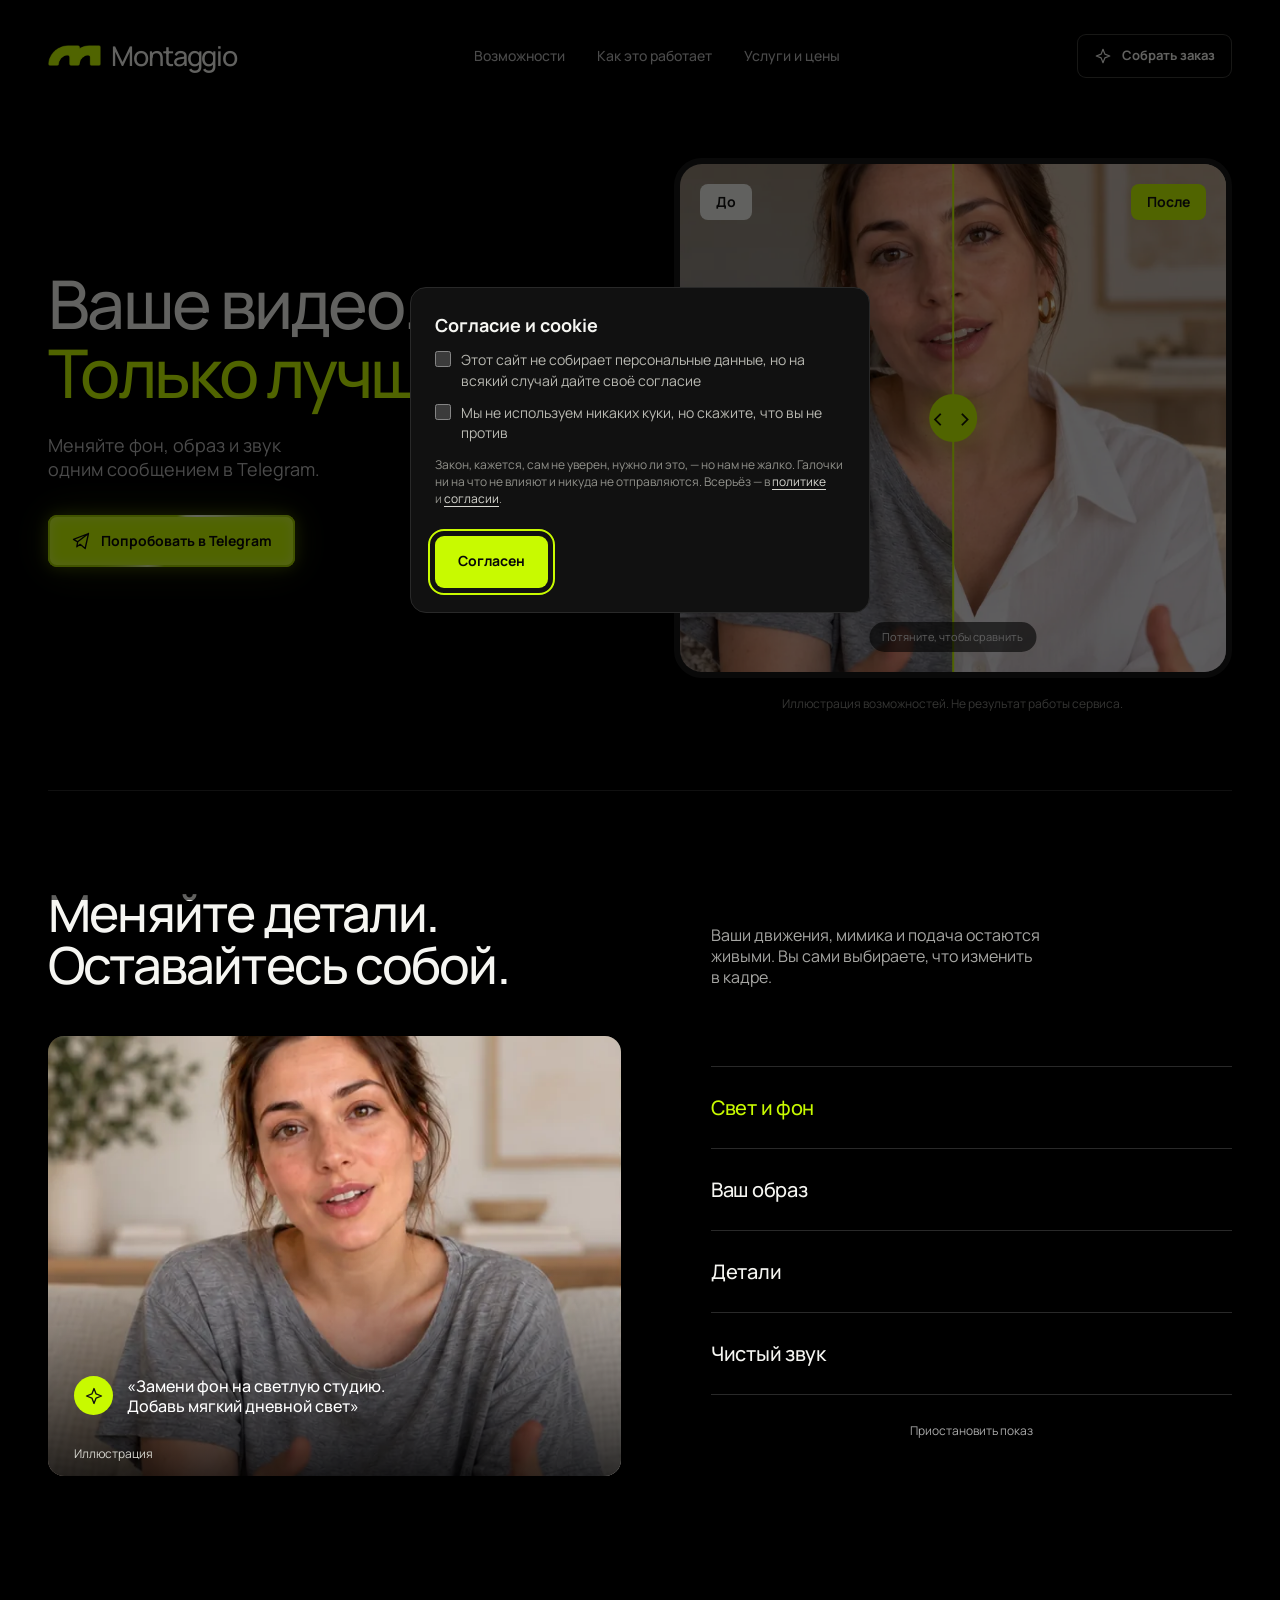
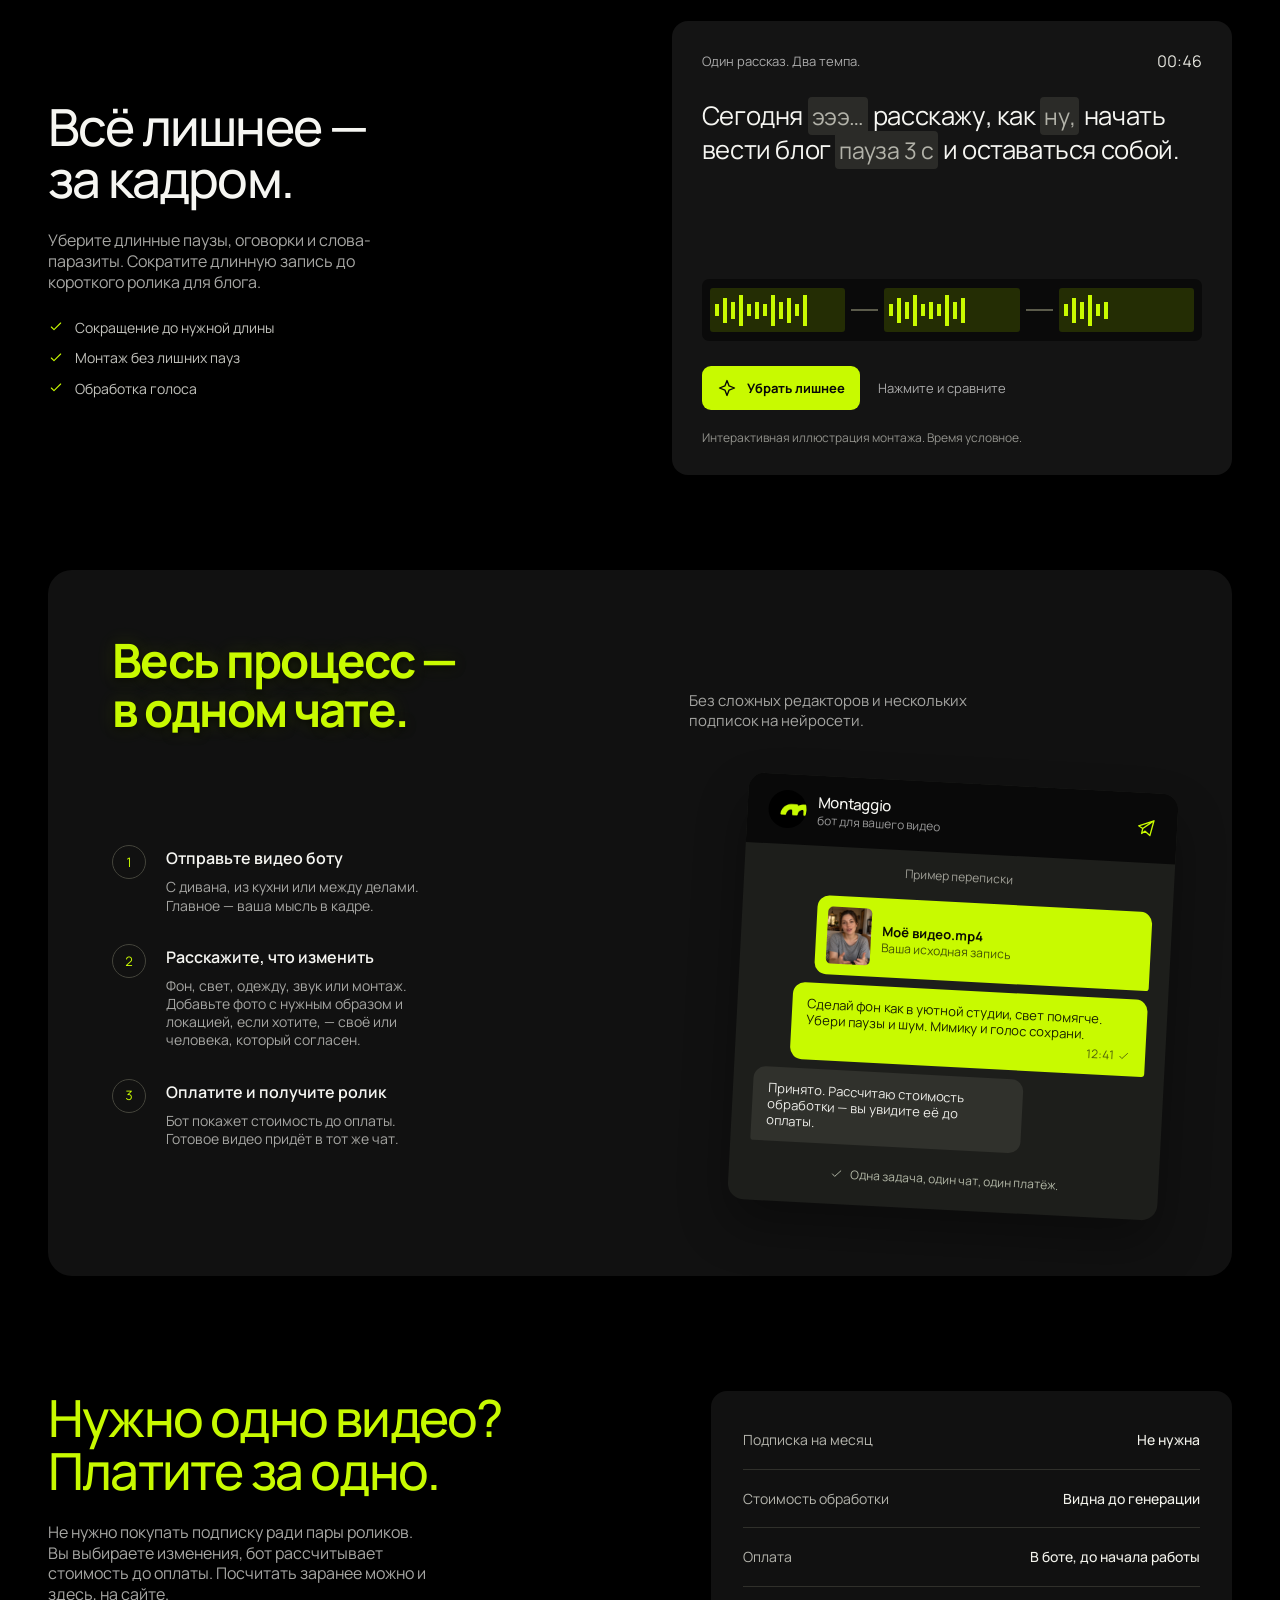
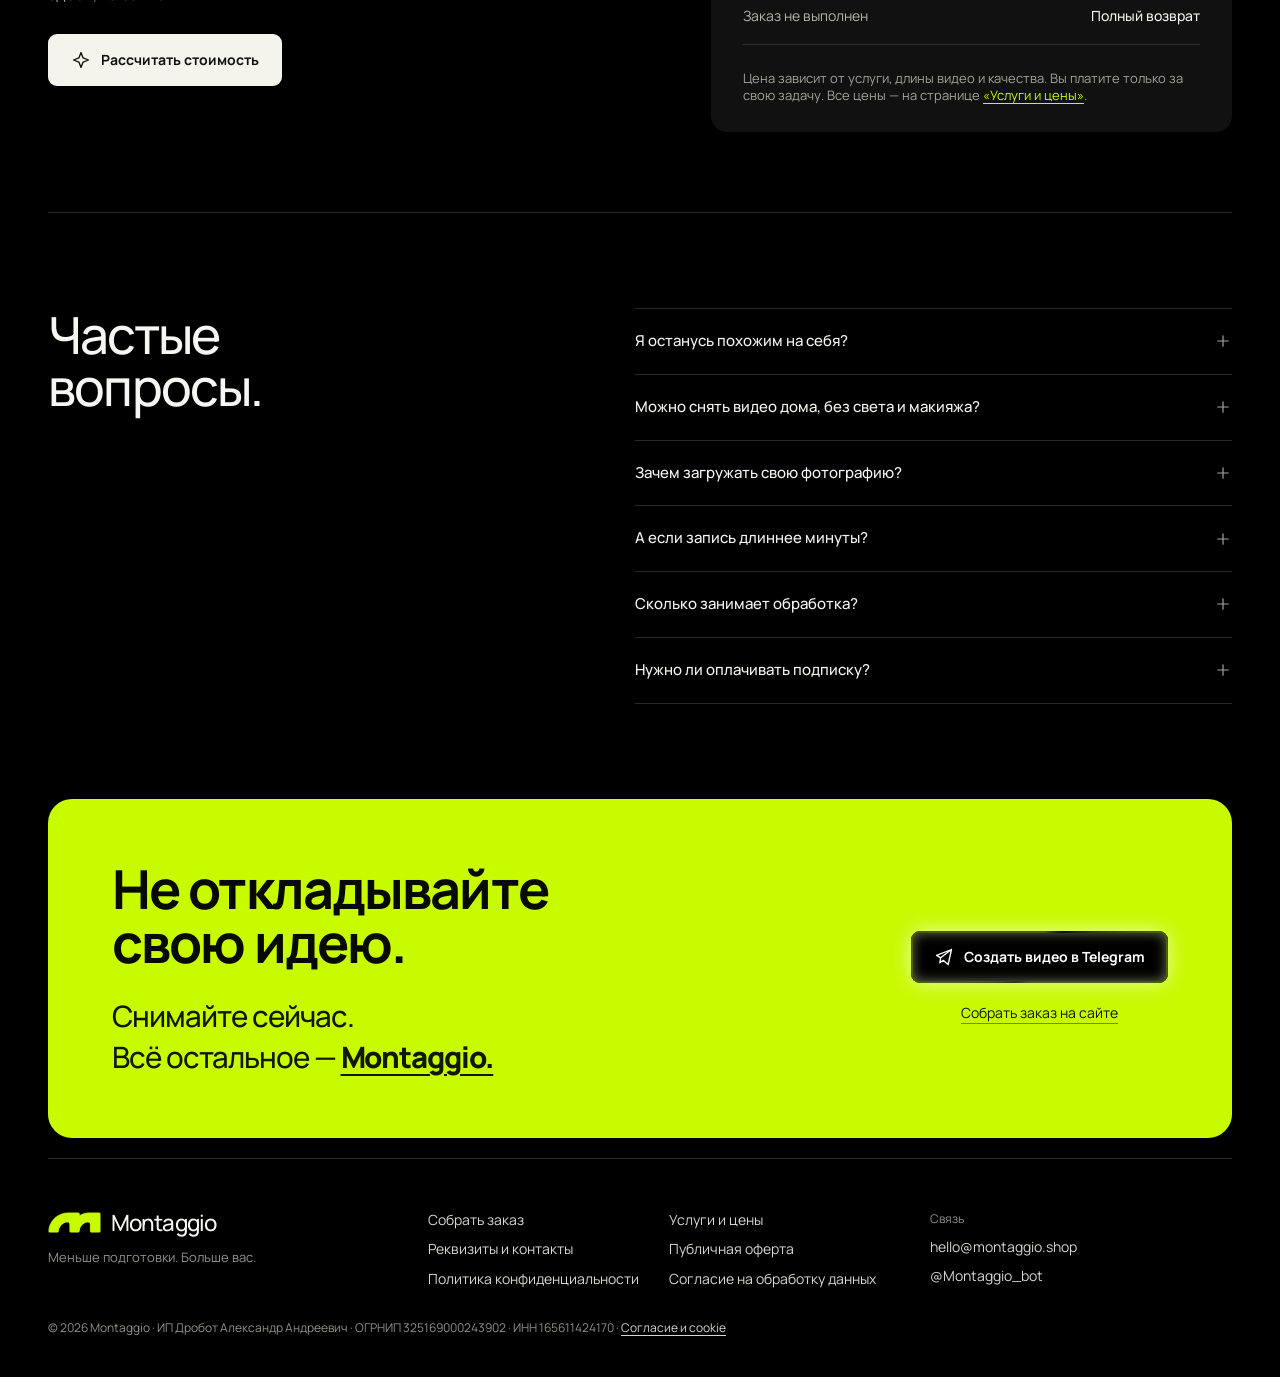
==== index.html @ 70efd0c8 "Сайт: сборка из site/web 454534b + незакоммиченные правки" ====
<!doctype html>
<html lang="ru">
<head>
<meta charset="UTF-8"><meta name="viewport" content="width=device-width, initial-scale=1, viewport-fit=cover">
<meta http-equiv="Content-Security-Policy" content="default-src 'self'; script-src 'self'; style-src 'self' 'unsafe-inline'; img-src 'self'; font-src 'self'; connect-src 'self'; object-src 'none'; base-uri 'none'; form-action 'none'"><meta name="referrer" content="no-referrer">
<meta name="theme-color" content="#000000"><title>Montaggio — ваше видео, только лучше</title>
<meta name="description" content="Запишите видео как удобно. Montaggio поможет изменить образ, фон и свет, улучшить звук и убрать паузы — прямо в Telegram. Цена видна до оплаты.">
<meta property="og:title" content="Montaggio — ваше видео, только лучше"><meta property="og:description" content="Меньше подготовки. Больше вас. Обработка видео для блога прямо в Telegram.">
<link rel="icon" type="image/png" sizes="32x32" href="favicon-32.png?v=1"><link rel="apple-touch-icon" href="apple-touch-icon.png?v=1">
<link rel="stylesheet" href="assets/fonts.css?v=1"><link rel="stylesheet" href="style.css?v=15"><link rel="stylesheet" href="pages.css?v=4">
<script src="script.js?v=19" defer></script>
</head>
<body>
<svg class="svg-library" aria-hidden="true" xmlns="http://www.w3.org/2000/svg"><symbol id="i-telegram" viewBox="0 0 24 24"><path d="m21 3-4 18-6-5-4 3 1-6L21 3ZM8 13l9-7M3 10l18-7-13 10-5-3Z"/></symbol><symbol id="i-play" viewBox="0 0 24 24"><path d="m9 5 11 7-11 7V5Z"/></symbol><symbol id="i-check" viewBox="0 0 24 24"><path d="m5 12 4 4L19 6"/></symbol><symbol id="i-spark" viewBox="0 0 24 24"><path d="m12 3 2.5 6.5L21 12l-6.5 2.5L12 21l-2.5-6.5L3 12l6.5-2.5L12 3Z"/></symbol><symbol id="i-plus" viewBox="0 0 24 24"><path d="M12 5v14M5 12h14"/></symbol><symbol id="i-close" viewBox="0 0 24 24"><path d="m6 6 12 12M18 6 6 18"/></symbol></svg>
<a class="skip" href="#main">К содержанию</a>
<header class="header wrap"><a class="wordmark" href="./" aria-label="Montaggio — главная"><span class="brand-mark" aria-hidden="true"></span><span>Montaggio</span></a><nav aria-label="Главное меню"><a href="#possibilities">Возможности</a><a href="#how">Как это работает</a><a href="prices.html">Услуги и цены</a></nav><a class="button button-outline header-cta" href="order.html"><svg class="icon" aria-hidden="true"><use href="#i-spark"/></svg><span>Собрать заказ</span></a></header>
<main id="main">
<section class="hero wrap" aria-labelledby="hero-title">
<div class="hero-copy"><div class="hero-title-group"><h1 id="hero-title">Ваше видео.<br><span>Только лучше.</span></h1><span class="landing-avatar hero-avatar" data-avatar-size="96"></span></div><div class="hero-intro"><p class="hero-description">Меняйте фон, образ и звук<br class="desktop-break"> одним сообщением в Telegram.</p></div><a class="button button-lime hero-cta" data-destination="bot" href="https://t.me/Montaggio_bot" target="_blank" rel="noopener noreferrer"><svg class="icon" aria-hidden="true"><use href="#i-telegram"/></svg>Попробовать в Telegram</a></div>
<figure class="hero-art" id="example"><div class="compare-stage"><div class="compare-image compare-before" role="img" aria-label="До: обычное видео на телефон"></div><div class="compare-image compare-after" role="img" aria-label="После: свет, белая рубашка, аккуратная причёска и серьги"></div><span class="compare-label label-before">До</span><span class="compare-label label-after">После</span><div class="compare-divider" aria-hidden="true"><span>‹ ›</span></div><input class="compare-range" type="range" min="0" max="100" value="50" aria-label="Сравнить видео до и после" aria-valuetext="Показано поровну до и после"><span class="compare-hint">Потяните, чтобы сравнить</span></div><figcaption class="example-note">Иллюстрация возможностей. Не результат работы сервиса.</figcaption></figure>
</section>
<section class="possibilities wrap section" id="possibilities" aria-labelledby="possibilities-title">
<div class="section-heading"><h2 id="possibilities-title">Меняйте детали.<br>Оставайтесь собой.</h2><p>Ваши движения, мимика и подача остаются живыми. Вы сами выбираете, что изменить в кадре.</p></div>
<div class="feature-layout">
<div class="feature-preview" data-scene="background"><img class="feature-image is-scene" src="assets/feature-scenes-v2.webp?v=1" alt="Иллюстрация: автор видео в светлой студии, мягкий дневной свет" width="1254" height="1254" loading="lazy"><div class="feature-caption"><span class="caption-icon"><svg class="icon"><use href="#i-spark"/></svg></span><p id="feature-prompt">«Замени фон на светлую студию.<br>Добавь мягкий дневной свет»</p></div><div class="sound-wave" aria-hidden="true"><i></i><i></i><i></i><i></i><i></i><i></i><i></i><i></i><i></i><i></i><i></i><i></i><i></i><i></i><i></i><i></i><i></i><i></i><i></i><i></i><i></i><i></i><i></i><i></i></div><span class="small-disclosure">Иллюстрация</span></div>
<div class="feature-list feature-sequence" role="group" aria-label="Выберите возможность сервиса">
<button class="feature-item" aria-pressed="true" data-feature="background"><span class="feature-heading">Свет и фон <svg class="icon"><use href="#i-plus"/></svg></span><span class="feature-body">Уютная квартира, светлая студия или спокойный фон. Опишите обстановку, которая подходит вашему блогу.</span></button>
<button class="feature-item" aria-pressed="false" data-feature="look"><span class="feature-heading">Ваш образ <svg class="icon"><use href="#i-plus"/></svg></span><span class="feature-body">Аккуратная причёска и рубашка оверсайз вместо футболки.</span></button>
<button class="feature-item" aria-pressed="false" data-feature="details"><span class="feature-heading">Детали <svg class="icon"><use href="#i-plus"/></svg></span><span class="feature-body">Добавьте серьги и другие небольшие детали образа.</span></button>
<button class="feature-item" aria-pressed="false" data-feature="sound"><span class="feature-heading">Чистый звук <svg class="icon"><use href="#i-plus"/></svg></span><span class="feature-body">Приглушите фоновый шум и сделайте голос разборчивее. Без отдельного приложения для обработки звука.</span></button>
<button class="sequence-pause" type="button" aria-pressed="false" hidden>Приостановить показ</button></div></div></section>
<section class="editing-section" aria-labelledby="editing-title"><div class="wrap editing-layout"><div class="editing-copy"><h2 id="editing-title">Всё лишнее —<br>за кадром.</h2><p>Уберите длинные паузы, оговорки и слова-паразиты. Сократите длинную запись до короткого ролика для блога.</p><div class="editing-benefits"><span><svg class="icon"><use href="#i-check"/></svg>Сокращение до нужной длины</span><span><svg class="icon"><use href="#i-check"/></svg>Монтаж без лишних пауз</span><span><svg class="icon"><use href="#i-check"/></svg>Обработка голоса</span></div></div><div class="edit-demo"><div class="demo-top"><span>Один рассказ. Два темпа.</span><span class="demo-time" id="demo-time">00:46</span></div><div class="transcript" id="transcript"><span>Сегодня</span> <span class="filler">эээ…</span> <span>расскажу,</span> <span>как</span> <span class="filler">ну,</span> <span>начать</span> <span>вести</span> <span>блог</span> <span class="filler">пауза 3 с</span> <span>и</span> <span>оставаться</span> <span>собой.</span></div><div class="timeline" aria-hidden="true"><div class="timeline-part"><span></span><span></span><span></span><span></span><span></span><span></span><span></span><span></span><span></span><span></span><span></span><span></span></div><div class="pause-gap"></div><div class="timeline-part"><span></span><span></span><span></span><span></span><span></span><span></span><span></span><span></span><span></span><span></span></div><div class="pause-gap"></div><div class="timeline-part"><span></span><span></span><span></span><span></span><span></span><span></span></div></div><div class="demo-bottom"><button id="edit-toggle" class="button button-lime" aria-pressed="false"><svg class="icon"><use href="#i-spark"/></svg><span>Убрать лишнее</span></button><span id="edit-status" aria-live="polite">Нажмите и сравните</span></div><p class="demo-disclosure">Интерактивная иллюстрация монтажа. Время условное.</p></div></div></section>
<section class="how-section wrap section" id="how" aria-labelledby="how-title"><div class="section-heading"><h2 id="how-title">Весь процесс —<br>в одном чате.</h2><p>Без сложных редакторов и нескольких подписок на нейросети.</p></div><div class="how-layout"><ol class="steps"><li><span class="step-number">1</span><div><h3>Отправьте видео боту</h3><p>С дивана, из кухни или между делами. Главное — ваша мысль в кадре.</p></div></li><li><span class="step-number">2</span><div><h3>Расскажите, что изменить</h3><p>Фон, свет, одежду, звук или монтаж. Добавьте фото с нужным образом и локацией, если хотите, — своё или человека, который согласен.</p></div></li><li><span class="step-number">3</span><div><h3>Оплатите и получите ролик</h3><p>Бот покажет стоимость до оплаты. Готовое видео придёт в тот же чат.</p></div></li></ol><div class="chat-preview" aria-label="Пример переписки с ботом"><div class="chat-header"><span class="chat-logo"><span class="brand-mark" aria-hidden="true"></span></span><div><strong>Montaggio</strong><span>бот для вашего видео</span></div><svg class="icon"><use href="#i-telegram"/></svg></div><div class="chat-body"><div class="chat-date">Пример переписки</div><div class="chat-upload"><div class="upload-thumb"></div><div><strong>Моё видео.mp4</strong><span>Ваша исходная запись</span></div></div><div class="chat-message outgoing">Сделай фон как в уютной студии, свет помягче. Убери паузы и шум. Мимику и голос сохрани.<span>12:41 <svg class="icon"><use href="#i-check"/></svg></span></div><div class="chat-message incoming">Принято. Рассчитаю стоимость обработки — вы увидите её до оплаты.</div><div class="chat-note"><svg class="icon"><use href="#i-check"/></svg>Одна задача, один чат, один платёж.</div></div></div></div></section>
<section class="pricing-section wrap" id="price" aria-labelledby="price-title"><div class="pricing-copy"><h2 id="price-title">Нужно одно видео?<br>Платите за одно.</h2><p>Не нужно покупать подписку ради пары роликов. Вы выбираете изменения, бот рассчитывает стоимость до оплаты. Посчитать заранее можно и здесь, на сайте.</p><a class="button button-dark" href="order.html"><svg class="icon" aria-hidden="true"><use href="#i-spark"/></svg>Рассчитать стоимость</a></div><div class="pricing-details"><div class="price-line"><span>Подписка на месяц</span><strong>Не нужна</strong></div><div class="price-line"><span>Стоимость обработки</span><strong>Видна до генерации</strong></div><div class="price-line"><span>Оплата</span><strong>В боте, до начала работы</strong></div><div class="price-line"><span>Заказ не выполнен</span><strong>Полный возврат</strong></div><p>Цена зависит от услуги, длины видео и качества. Вы платите только за свою задачу. Все цены — на странице <a class="text-link" href="prices.html">«Услуги и цены»</a>.</p></div></section>
<section class="faq-section wrap section" aria-labelledby="faq-title"><h2 id="faq-title">Частые<br>вопросы.</h2><div class="faq-list"><details><summary>Я останусь похожим на себя?<svg class="icon"><use href="#i-plus"/></svg></summary><p>В основе остаётся ваша запись: движения, мимика и манера говорить. В запросе можно указать, что нужно сохранить, а что изменить. Результат зависит от исходного видео и сложности правок.</p></details><details><summary>Можно снять видео дома, без света и макияжа?<svg class="icon"><use href="#i-plus"/></svg></summary><p>Да, для этого и задуман Montaggio. Запишите видео в удобной обстановке и опишите желаемый результат. Важно, чтобы лицо было видно, а речь можно было разобрать: полностью тёмный кадр или неразборчивый звук сложнее исправить.</p></details><details><summary>Зачем загружать свою фотографию?<svg class="icon"><use href="#i-plus"/></svg></summary><p>Если на фото есть образ, который вы хотите повторить, приложите его к запросу. Оно поможет показать желаемую одежду, причёску или общее настроение. Присылайте свои фото или фото людей, которые на это согласны.</p></details><details><summary>А если запись длиннее минуты?<svg class="icon"><use href="#i-plus"/></svg></summary><p>Монтаж принимает видео до 3 минут, можно до 10 видео одним альбомом. Бот уберёт паузы и сократит ролик до нужной длины — например, «до 30 секунд». Нейромонтаж работает с видео до 30 секунд.</p></details><details><summary>Сколько занимает обработка?<svg class="icon"><use href="#i-plus"/></svg></summary><p>Ориентир — до получаса для короткого ролика. Время зависит от длины записи, сложности изменений и загрузки сервиса.</p></details><details><summary>Нужно ли оплачивать подписку?<svg class="icon"><use href="#i-plus"/></svg></summary><p>Нет. Оплачивается конкретное видео. Бот рассчитывает стоимость выбранных изменений до оплаты. Оплата — в боте, способы указаны там. Цены — на странице <a class="text-link" href="prices.html">«Услуги и цены»</a>.</p></details></div></section>
<section class="final-cta wrap" id="start"><div><h2>Не откладывайте<br><span>свою идею.</span></h2><p class="final-tagline"><span>Снимайте сейчас.</span><span>Всё остальное — <strong class="final-brand">Montaggio.</strong></span></p></div><div class="final-actions"><span class="landing-avatar final-avatar" data-avatar-size="300"></span><a class="button button-lime" data-destination="bot" href="https://t.me/Montaggio_bot" target="_blank" rel="noopener noreferrer"><svg class="icon" aria-hidden="true"><use href="#i-telegram"/></svg>Создать видео в Telegram</a><a class="channel-link" href="order.html">Собрать заказ на сайте</a></div></section>
</main>
<footer class="site-footer wrap"><div class="site-footer-brand"><a class="wordmark" href="./" aria-label="Montaggio — главная"><span class="brand-mark" aria-hidden="true"></span><span>Montaggio</span></a><p>Меньше подготовки. Больше вас.</p></div><nav class="site-footer-links" aria-label="Разделы и документы"><a href="order.html">Собрать заказ</a><a href="prices.html">Услуги и цены</a><a href="contacts.html">Реквизиты и контакты</a><a href="offer.html">Публичная оферта</a><a href="privacy.html">Политика конфиденциальности</a><a href="consent.html">Согласие на обработку данных</a></nav><div class="site-footer-contact"><span>Связь</span><a href="mailto:hello@montaggio.shop">hello@montaggio.shop</a><a href="https://t.me/Montaggio_bot" target="_blank" rel="noopener noreferrer">@Montaggio_bot</a></div><p class="site-footer-legal">© 2026 Montaggio · ИП Дробот Александр Андреевич · ОГРНИП 325169000243902 · ИНН 165611424170 · <a class="joke-open" href="#joke-consent">Согласие и cookie</a></p><dialog class="joke-consent" id="joke-consent" aria-labelledby="joke-consent-title"><p class="joke-title" id="joke-consent-title">Согласие и cookie</p><label><input type="checkbox"><span>Этот сайт не собирает персональные данные, но на всякий случай дайте своё согласие</span></label><label><input type="checkbox"><span>Мы не используем никаких куки, но скажите, что вы не против</span></label><p class="joke-note">Закон, кажется, сам не уверен, нужно ли это, — но нам не жалко. Галочки ни на что не влияют и никуда не отправляются. Всерьёз — в <a href="privacy.html">политике</a> и <a href="consent.html">согласии</a>.</p><p class="joke-thanks" aria-live="polite"><span>Спасибо! Записывать не будем — некуда.</span></p><button class="button button-lime joke-agree" type="button" autofocus>Согласен</button></dialog><script src="consent.js?v=1" defer></script></footer>
</body></html>
---- assets/fonts.css ----
/* cyrillic-ext */
@font-face {
  font-family: 'Manrope';
  font-style: normal;
  font-weight: 400;
  font-display: swap;
  src: url(./xn7gYHE41ni1AdIRggqxSuXd.woff2) format('woff2');
  unicode-range: U+0460-052F, U+1C80-1C8A, U+20B4, U+2DE0-2DFF, U+A640-A69F, U+FE2E-FE2F;
}
/* cyrillic */
@font-face {
  font-family: 'Manrope';
  font-style: normal;
  font-weight: 400;
  font-display: swap;
  src: url(./xn7gYHE41ni1AdIRggOxSuXd.woff2) format('woff2');
  unicode-range: U+0301, U+0400-045F, U+0490-0491, U+04B0-04B1, U+2116;
}
/* greek */
@font-face {
  font-family: 'Manrope';
  font-style: normal;
  font-weight: 400;
  font-display: swap;
  src: url(./xn7gYHE41ni1AdIRggSxSuXd.woff2) format('woff2');
  unicode-range: U+0370-0377, U+037A-037F, U+0384-038A, U+038C, U+038E-03A1, U+03A3-03FF;
}
/* vietnamese */
@font-face {
  font-family: 'Manrope';
  font-style: normal;
  font-weight: 400;
  font-display: swap;
  src: url(./xn7gYHE41ni1AdIRggixSuXd.woff2) format('woff2');
  unicode-range: U+0102-0103, U+0110-0111, U+0128-0129, U+0168-0169, U+01A0-01A1, U+01AF-01B0, U+0300-0301, U+0303-0304, U+0308-0309, U+0323, U+0329, U+1EA0-1EF9, U+20AB;
}
/* latin-ext */
@font-face {
  font-family: 'Manrope';
  font-style: normal;
  font-weight: 400;
  font-display: swap;
  src: url(./xn7gYHE41ni1AdIRggmxSuXd.woff2) format('woff2');
  unicode-range: U+0100-02BA, U+02BD-02C5, U+02C7-02CC, U+02CE-02D7, U+02DD-02FF, U+0304, U+0308, U+0329, U+1D00-1DBF, U+1E00-1E9F, U+1EF2-1EFF, U+2020, U+20A0-20AB, U+20AD-20C0, U+2113, U+2C60-2C7F, U+A720-A7FF;
}
/* latin */
@font-face {
  font-family: 'Manrope';
  font-style: normal;
  font-weight: 400;
  font-display: swap;
  src: url(./xn7gYHE41ni1AdIRggexSg.woff2) format('woff2');
  unicode-range: U+0000-00FF, U+0131, U+0152-0153, U+02BB-02BC, U+02C6, U+02DA, U+02DC, U+0304, U+0308, U+0329, U+2000-206F, U+20AC, U+2122, U+2191, U+2193, U+2212, U+2215, U+FEFF, U+FFFD;
}
/* cyrillic-ext */
@font-face {
  font-family: 'Manrope';
  font-style: normal;
  font-weight: 500;
  font-display: swap;
  src: url(./xn7gYHE41ni1AdIRggqxSuXd.woff2) format('woff2');
  unicode-range: U+0460-052F, U+1C80-1C8A, U+20B4, U+2DE0-2DFF, U+A640-A69F, U+FE2E-FE2F;
}
/* cyrillic */
@font-face {
  font-family: 'Manrope';
  font-style: normal;
  font-weight: 500;
  font-display: swap;
  src: url(./xn7gYHE41ni1AdIRggOxSuXd.woff2) format('woff2');
  unicode-range: U+0301, U+0400-045F, U+0490-0491, U+04B0-04B1, U+2116;
}
/* greek */
@font-face {
  font-family: 'Manrope';
  font-style: normal;
  font-weight: 500;
  font-display: swap;
  src: url(./xn7gYHE41ni1AdIRggSxSuXd.woff2) format('woff2');
  unicode-range: U+0370-0377, U+037A-037F, U+0384-038A, U+038C, U+038E-03A1, U+03A3-03FF;
}
/* vietnamese */
@font-face {
  font-family: 'Manrope';
  font-style: normal;
  font-weight: 500;
  font-display: swap;
  src: url(./xn7gYHE41ni1AdIRggixSuXd.woff2) format('woff2');
  unicode-range: U+0102-0103, U+0110-0111, U+0128-0129, U+0168-0169, U+01A0-01A1, U+01AF-01B0, U+0300-0301, U+0303-0304, U+0308-0309, U+0323, U+0329, U+1EA0-1EF9, U+20AB;
}
/* latin-ext */
@font-face {
  font-family: 'Manrope';
  font-style: normal;
  font-weight: 500;
  font-display: swap;
  src: url(./xn7gYHE41ni1AdIRggmxSuXd.woff2) format('woff2');
  unicode-range: U+0100-02BA, U+02BD-02C5, U+02C7-02CC, U+02CE-02D7, U+02DD-02FF, U+0304, U+0308, U+0329, U+1D00-1DBF, U+1E00-1E9F, U+1EF2-1EFF, U+2020, U+20A0-20AB, U+20AD-20C0, U+2113, U+2C60-2C7F, U+A720-A7FF;
}
/* latin */
@font-face {
  font-family: 'Manrope';
  font-style: normal;
  font-weight: 500;
  font-display: swap;
  src: url(./xn7gYHE41ni1AdIRggexSg.woff2) format('woff2');
  unicode-range: U+0000-00FF, U+0131, U+0152-0153, U+02BB-02BC, U+02C6, U+02DA, U+02DC, U+0304, U+0308, U+0329, U+2000-206F, U+20AC, U+2122, U+2191, U+2193, U+2212, U+2215, U+FEFF, U+FFFD;
}
/* cyrillic-ext */
@font-face {
  font-family: 'Manrope';
  font-style: normal;
  font-weight: 600;
  font-display: swap;
  src: url(./xn7gYHE41ni1AdIRggqxSuXd.woff2) format('woff2');
  unicode-range: U+0460-052F, U+1C80-1C8A, U+20B4, U+2DE0-2DFF, U+A640-A69F, U+FE2E-FE2F;
}
/* cyrillic */
@font-face {
  font-family: 'Manrope';
  font-style: normal;
  font-weight: 600;
  font-display: swap;
  src: url(./xn7gYHE41ni1AdIRggOxSuXd.woff2) format('woff2');
  unicode-range: U+0301, U+0400-045F, U+0490-0491, U+04B0-04B1, U+2116;
}
/* greek */
@font-face {
  font-family: 'Manrope';
  font-style: normal;
  font-weight: 600;
  font-display: swap;
  src: url(./xn7gYHE41ni1AdIRggSxSuXd.woff2) format('woff2');
  unicode-range: U+0370-0377, U+037A-037F, U+0384-038A, U+038C, U+038E-03A1, U+03A3-03FF;
}
/* vietnamese */
@font-face {
  font-family: 'Manrope';
  font-style: normal;
  font-weight: 600;
  font-display: swap;
  src: url(./xn7gYHE41ni1AdIRggixSuXd.woff2) format('woff2');
  unicode-range: U+0102-0103, U+0110-0111, U+0128-0129, U+0168-0169, U+01A0-01A1, U+01AF-01B0, U+0300-0301, U+0303-0304, U+0308-0309, U+0323, U+0329, U+1EA0-1EF9, U+20AB;
}
/* latin-ext */
@font-face {
  font-family: 'Manrope';
  font-style: normal;
  font-weight: 600;
  font-display: swap;
  src: url(./xn7gYHE41ni1AdIRggmxSuXd.woff2) format('woff2');
  unicode-range: U+0100-02BA, U+02BD-02C5, U+02C7-02CC, U+02CE-02D7, U+02DD-02FF, U+0304, U+0308, U+0329, U+1D00-1DBF, U+1E00-1E9F, U+1EF2-1EFF, U+2020, U+20A0-20AB, U+20AD-20C0, U+2113, U+2C60-2C7F, U+A720-A7FF;
}
/* latin */
@font-face {
  font-family: 'Manrope';
  font-style: normal;
  font-weight: 600;
  font-display: swap;
  src: url(./xn7gYHE41ni1AdIRggexSg.woff2) format('woff2');
  unicode-range: U+0000-00FF, U+0131, U+0152-0153, U+02BB-02BC, U+02C6, U+02DA, U+02DC, U+0304, U+0308, U+0329, U+2000-206F, U+20AC, U+2122, U+2191, U+2193, U+2212, U+2215, U+FEFF, U+FFFD;
}
/* cyrillic-ext */
@font-face {
  font-family: 'Manrope';
  font-style: normal;
  font-weight: 700;
  font-display: swap;
  src: url(./xn7gYHE41ni1AdIRggqxSuXd.woff2) format('woff2');
  unicode-range: U+0460-052F, U+1C80-1C8A, U+20B4, U+2DE0-2DFF, U+A640-A69F, U+FE2E-FE2F;
}
/* cyrillic */
@font-face {
  font-family: 'Manrope';
  font-style: normal;
  font-weight: 700;
  font-display: swap;
  src: url(./xn7gYHE41ni1AdIRggOxSuXd.woff2) format('woff2');
  unicode-range: U+0301, U+0400-045F, U+0490-0491, U+04B0-04B1, U+2116;
}
/* greek */
@font-face {
  font-family: 'Manrope';
  font-style: normal;
  font-weight: 700;
  font-display: swap;
  src: url(./xn7gYHE41ni1AdIRggSxSuXd.woff2) format('woff2');
  unicode-range: U+0370-0377, U+037A-037F, U+0384-038A, U+038C, U+038E-03A1, U+03A3-03FF;
}
/* vietnamese */
@font-face {
  font-family: 'Manrope';
  font-style: normal;
  font-weight: 700;
  font-display: swap;
  src: url(./xn7gYHE41ni1AdIRggixSuXd.woff2) format('woff2');
  unicode-range: U+0102-0103, U+0110-0111, U+0128-0129, U+0168-0169, U+01A0-01A1, U+01AF-01B0, U+0300-0301, U+0303-0304, U+0308-0309, U+0323, U+0329, U+1EA0-1EF9, U+20AB;
}
/* latin-ext */
@font-face {
  font-family: 'Manrope';
  font-style: normal;
  font-weight: 700;
  font-display: swap;
  src: url(./xn7gYHE41ni1AdIRggmxSuXd.woff2) format('woff2');
  unicode-range: U+0100-02BA, U+02BD-02C5, U+02C7-02CC, U+02CE-02D7, U+02DD-02FF, U+0304, U+0308, U+0329, U+1D00-1DBF, U+1E00-1E9F, U+1EF2-1EFF, U+2020, U+20A0-20AB, U+20AD-20C0, U+2113, U+2C60-2C7F, U+A720-A7FF;
}
/* latin */
@font-face {
  font-family: 'Manrope';
  font-style: normal;
  font-weight: 700;
  font-display: swap;
  src: url(./xn7gYHE41ni1AdIRggexSg.woff2) format('woff2');
  unicode-range: U+0000-00FF, U+0131, U+0152-0153, U+02BB-02BC, U+02C6, U+02DA, U+02DC, U+0304, U+0308, U+0329, U+2000-206F, U+20AC, U+2122, U+2191, U+2193, U+2212, U+2215, U+FEFF, U+FFFD;
}
/* cyrillic-ext */
@font-face {
  font-family: 'Manrope';
  font-style: normal;
  font-weight: 800;
  font-display: swap;
  src: url(./xn7gYHE41ni1AdIRggqxSuXd.woff2) format('woff2');
  unicode-range: U+0460-052F, U+1C80-1C8A, U+20B4, U+2DE0-2DFF, U+A640-A69F, U+FE2E-FE2F;
}
/* cyrillic */
@font-face {
  font-family: 'Manrope';
  font-style: normal;
  font-weight: 800;
  font-display: swap;
  src: url(./xn7gYHE41ni1AdIRggOxSuXd.woff2) format('woff2');
  unicode-range: U+0301, U+0400-045F, U+0490-0491, U+04B0-04B1, U+2116;
}
/* greek */
@font-face {
  font-family: 'Manrope';
  font-style: normal;
  font-weight: 800;
  font-display: swap;
  src: url(./xn7gYHE41ni1AdIRggSxSuXd.woff2) format('woff2');
  unicode-range: U+0370-0377, U+037A-037F, U+0384-038A, U+038C, U+038E-03A1, U+03A3-03FF;
}
/* vietnamese */
@font-face {
  font-family: 'Manrope';
  font-style: normal;
  font-weight: 800;
  font-display: swap;
  src: url(./xn7gYHE41ni1AdIRggixSuXd.woff2) format('woff2');
  unicode-range: U+0102-0103, U+0110-0111, U+0128-0129, U+0168-0169, U+01A0-01A1, U+01AF-01B0, U+0300-0301, U+0303-0304, U+0308-0309, U+0323, U+0329, U+1EA0-1EF9, U+20AB;
}
/* latin-ext */
@font-face {
  font-family: 'Manrope';
  font-style: normal;
  font-weight: 800;
  font-display: swap;
  src: url(./xn7gYHE41ni1AdIRggmxSuXd.woff2) format('woff2');
  unicode-range: U+0100-02BA, U+02BD-02C5, U+02C7-02CC, U+02CE-02D7, U+02DD-02FF, U+0304, U+0308, U+0329, U+1D00-1DBF, U+1E00-1E9F, U+1EF2-1EFF, U+2020, U+20A0-20AB, U+20AD-20C0, U+2113, U+2C60-2C7F, U+A720-A7FF;
}
/* latin */
@font-face {
  font-family: 'Manrope';
  font-style: normal;
  font-weight: 800;
  font-display: swap;
  src: url(./xn7gYHE41ni1AdIRggexSg.woff2) format('woff2');
  unicode-range: U+0000-00FF, U+0131, U+0152-0153, U+02BB-02BC, U+02C6, U+02DA, U+02DC, U+0304, U+0308, U+0329, U+2000-206F, U+20AC, U+2122, U+2191, U+2193, U+2212, U+2215, U+FEFF, U+FFFD;
}
---- style.css ----
:root{color-scheme:dark;--ink:#f6f6f2;--muted:#a6a6a3;--lime:#c8fa00;--soft:#101010;--line:#292929;--ease-out:cubic-bezier(.23,1,.32,1);--title:clamp(2.35rem,4vw,3.65rem)}
*{box-sizing:border-box}html{scroll-behavior:smooth;scroll-padding-top:32px;-webkit-tap-highlight-color:transparent;-webkit-text-size-adjust:100%;scrollbar-color:#5a5a50 #000}body{margin:0;background:#000;color:var(--ink);font-family:Manrope,Arial,sans-serif;font-size:1rem;line-height:1.25;-webkit-font-smoothing:antialiased;-moz-osx-font-smoothing:grayscale}::selection{background:var(--lime);color:#000}h1,h2,h3,p,figure{margin:0}h1,h2,h3{text-wrap:balance}p{text-wrap:pretty}a{color:inherit;text-decoration:none;text-underline-offset:5px}button,input,textarea{font:inherit}button,a,input,summary{touch-action:manipulation}button{cursor:pointer;user-select:none}button:focus-visible,a:focus-visible,input:focus-visible,summary:focus-visible{outline:2px solid var(--lime);outline-offset:5px}button:disabled{cursor:not-allowed;opacity:.5}input,textarea{font-size:1rem;caret-color:var(--lime)}svg{display:block}.svg-library{position:absolute;width:0;height:0;overflow:hidden}.icon{width:20px;height:20px;fill:none;stroke:currentColor;stroke-width:1.6;stroke-linecap:round;stroke-linejoin:round;flex-shrink:0}.wrap{width:min(1220px,calc(100% - 96px));margin-inline:auto}.skip{position:fixed;left:16px;top:-80px;background:var(--lime);color:#000;padding:12px;z-index:30}.skip:focus{top:12px}.header{height:112px;display:flex;align-items:center;justify-content:space-between;gap:32px}.wordmark{display:flex;align-items:center;gap:10px;font-size:1.7rem;letter-spacing:-.04em;font-weight:500;line-height:1;flex-shrink:0}.brand-mark{display:inline-block;width:53px;height:24px;background:url('assets/brand-mark.webp?v=1') center/contain no-repeat;flex-shrink:0}.header nav{display:flex;gap:32px;font-size:.875rem;font-weight:500;color:#bbb}.button{display:inline-flex;align-items:center;justify-content:center;gap:10px;min-height:52px;padding:16px 23px;border:0;border-radius:9px;font-size:.875rem;font-weight:650;line-height:1.2;transition:transform 140ms var(--ease-out),background 150ms ease;white-space:nowrap}.button:active{transform:scale(.96)}.button-dark{background:#080808;color:#fff}.button-lime{background:var(--lime);color:#080808}.button-outline{background:transparent;color:var(--ink);box-shadow:inset 0 0 0 1px #3b3b38}.header-cta{min-height:44px;padding:12px 17px;font-size:.8125rem}.hero{padding-top:46px;padding-bottom:112px;display:grid;grid-template-columns:1.02fr 1fr;gap:56px;align-items:center}.hero h1{font-size:clamp(3.15rem,5.25vw,4.75rem);font-weight:500;line-height:1.02;letter-spacing:-.04em;text-wrap:initial}.hero h1 span{color:var(--lime)}.hero-description{font-size:1.125rem;line-height:1.3;color:#bababa;margin-top:26px;max-width:375px}.hero-cta{margin-top:34px}.hero-art{min-width:0;width:100%;position:relative;scroll-margin-top:25px}.lime-stage{height:448px;background:var(--lime);border-radius:26px;position:relative;isolation:isolate}.portrait{position:absolute;aspect-ratio:3/4;background-image:url('assets/creator-comparison.webp?v=1');background-size:200% 100%;border-radius:15px;overflow:hidden;box-shadow:0 18px 34px #29340040;outline:6px solid #111;outline-offset:0}.portrait-before{background-position:left;width:43%;left:8%;top:53px;transform:rotate(-9deg)}.portrait-after{background-position:right;width:48%;right:6%;top:88px;transform:rotate(9deg);z-index:1}.frame-label{position:absolute;left:12px;top:12px;background:#fff;color:#111;padding:5px 12px;border-radius:6px;font-size:.8125rem;font-weight:700}.lime-label{background:var(--lime)}.stage-caption{position:absolute;bottom:23px;left:0;right:0;text-align:center;font-size:.75rem;font-weight:600;color:#354500}.example-note{font-size:.75rem;color:#858580;text-align:center;position:absolute;top:calc(100% + 18px);left:0;right:0}.section{padding-block:95px}.section-heading{display:grid;grid-template-columns:1.1fr 1fr;align-items:end;gap:90px;margin-bottom:46px}h2{font-size:var(--title);line-height:1.02;letter-spacing:-.035em;font-weight:500}.section-heading>p{max-width:370px;color:var(--muted);line-height:1.3;padding-bottom:3px}.possibilities{border-top:1px solid var(--line)}.feature-layout{display:grid;grid-template-columns:1.1fr 1fr;gap:90px;align-items:stretch}.feature-preview{position:relative;background:#1b1b1b;border-radius:16px;overflow:hidden;min-height:440px}.feature-image{position:absolute;top:0;right:0;width:200%;height:100%;max-width:none;object-fit:cover;object-position:right center}.feature-preview:after{content:"";position:absolute;inset:45% 0 0;background:linear-gradient(transparent,#000c);pointer-events:none}.feature-caption{position:absolute;left:26px;right:26px;bottom:43px;z-index:1;display:flex;align-items:center;gap:14px;color:#fff;min-height:75px}.feature-caption p{font-size:1rem;line-height:1.25;font-weight:500}.caption-icon{background:var(--lime);color:#111;height:39px;width:39px;border-radius:50%;display:grid;place-items:center;flex-shrink:0}.small-disclosure{position:absolute;bottom:15px;left:26px;font-size:.75rem;color:#d7d7d0;z-index:1}.feature-list{display:flex;flex-direction:column;justify-content:center}.feature-item{background:none;border:0;border-bottom:1px solid var(--line);text-align:left;padding:23px 0;color:var(--ink);display:block;min-height:72px}.feature-item:first-child{border-top:1px solid var(--line)}.feature-heading{display:flex;justify-content:space-between;align-items:center;font-size:1.25rem;font-weight:500;letter-spacing:-.015em}.feature-heading .icon{color:#999;width:18px;height:18px}.feature-body{display:block;font-size:.9375rem;line-height:1.3;color:var(--muted);max-width:370px;margin-top:15px}.feature-item[aria-pressed=false] .feature-body{display:none}.feature-item[aria-pressed=true] .feature-heading{color:var(--lime)}.feature-item[aria-pressed=true] .feature-heading .icon{transform:rotate(45deg);color:var(--lime)}.feature-item[aria-pressed=true]{padding-block:28px}.editing-section{padding-block:50px 95px}.editing-layout{display:grid;grid-template-columns:1fr 1.05fr;gap:90px;align-items:center}.editing-layout>*{min-width:0}.editing-copy>p{margin-top:26px;max-width:370px;color:var(--muted);line-height:1.3}.editing-benefits{display:grid;gap:13px;margin-top:26px;font-size:.875rem;color:#c3c3bd}.editing-benefits span{display:flex;align-items:center;gap:11px}.editing-benefits .icon{width:16px;height:16px;color:var(--lime)}.edit-demo{background:#141414;padding:30px;border-radius:16px}.demo-top{display:flex;align-items:center;justify-content:space-between;font-size:.8125rem;color:#aaa;gap:15px}.demo-time{font-variant-numeric:tabular-nums;font-size:1rem;color:#e6e6df}.transcript{font-size:clamp(1.25rem,2vw,1.75rem);font-weight:400;line-height:1.3;letter-spacing:-.015em;margin:28px 0;min-height:152px}.transcript span{display:inline}.transcript .filler{color:#b2b2a9;background:#2b2b28;border-radius:4px;padding:3px 4px;font-size:.9em}.edit-demo.is-clean .filler{display:none}.timeline{display:flex;align-items:center;gap:6px;min-height:62px;padding:8px;background:#0a0a0a;border-radius:7px;overflow:hidden}.timeline-part{display:flex;align-items:center;gap:4px;flex:1;min-width:0;height:44px;background:#242d04;padding:5px;border-radius:3px}.timeline-part span{background:var(--lime);width:3px;flex:1;height:35%;max-width:4px}.timeline-part span:nth-child(2n){height:75%}.timeline-part span:nth-child(3n){height:50%}.timeline-part span:nth-child(4n){height:92%}.pause-gap{width:27px;height:2px;background:#5b5b4b;flex-shrink:0}.edit-demo.is-clean .pause-gap{display:none}.demo-bottom{margin-top:25px;display:flex;gap:18px;align-items:center}.demo-bottom .button{min-height:44px;padding:12px 15px;font-size:.8125rem}.demo-bottom>span{font-size:.8125rem;color:#aaa}.demo-disclosure{font-size:.75rem;color:#92928c;margin-top:20px}.how-section{background:#111;border-radius:24px;padding:66px 64px;margin-block:0 100px}.how-section .section-heading{gap:50px;margin-bottom:50px}.how-section .section-heading h2{font-size:clamp(2.35rem,3.7vw,3.2rem)}.how-section .section-heading>p{font-size:.9375rem;max-width:320px}.how-layout{display:grid;grid-template-columns:1fr 1fr;gap:75px;align-items:center}.steps{padding:0;margin:0;list-style:none;display:grid;gap:29px}.steps li{display:flex;align-items:flex-start;gap:20px}.step-number{display:grid;place-items:center;border:1px solid #44443b;border-radius:50%;width:34px;height:34px;flex-shrink:0;font-size:.8125rem;color:var(--lime);font-variant-numeric:tabular-nums}.steps h3{font-size:1rem;font-weight:600;margin-top:3px}.steps p{color:var(--muted);font-size:.875rem;line-height:1.3;margin-top:10px;max-width:285px}.chat-preview{background:#1d1e1b;border-radius:16px;overflow:hidden;max-width:430px;width:100%;justify-self:end;transform:rotate(3deg);box-shadow:0 25px 50px #0005}.chat-header{background:#090909;display:flex;gap:11px;align-items:center;padding:16px 21px}.chat-logo{display:grid;place-items:center;width:38px;height:38px;background:#000;border-radius:50%;overflow:hidden}.chat-logo .brand-mark{transform:scale(.55)}.chat-header strong{display:block;font-size:.9375rem;font-weight:500;letter-spacing:-.02em}.chat-header div>span{display:block;font-size:.75rem;color:#999}.chat-header>.icon{margin-left:auto;color:var(--lime)}.chat-body{padding:16px 20px 23px}.chat-date{text-align:center;color:#a1a198;font-size:.75rem;margin-bottom:18px}.chat-upload{margin-left:55px;display:flex;gap:11px;padding:11px;background:#c8fa00;border-radius:12px 12px 3px 12px;align-items:center;color:#0c0e00}.upload-thumb{height:57px;width:44px;flex-shrink:0;border-radius:5px;background:url('assets/creator-comparison.webp?v=1') left center/200% 100%}.chat-upload strong{font-size:.8125rem}.chat-upload span{display:block;font-size:.75rem;color:#425205}.chat-message{padding:13px 15px;font-size:.8125rem;line-height:1.25;margin-top:9px}.outgoing{margin-left:35px;background:#c8fa00;color:#182000;border-radius:12px 12px 3px 12px}.outgoing>span{display:flex;align-items:center;justify-content:flex-end;gap:3px;font-size:.75rem;color:#4e610b;line-height:1;margin-top:5px}.outgoing .icon{width:13px;height:13px}.incoming{background:#30312c;max-width:270px;color:#ecece8;border-radius:12px 12px 12px 3px}.chat-note{display:flex;gap:7px;align-items:center;justify-content:center;font-size:.75rem;color:#b4b9a8;margin-top:22px}.chat-note .icon{width:14px;height:14px}.pricing-section{padding-block:15px 80px;display:grid;grid-template-columns:1.1fr 1fr;gap:90px}.pricing-copy h2{color:var(--lime)}.pricing-copy>p{max-width:380px;font-size:1rem;line-height:1.3;margin-top:26px;color:var(--muted)}.pricing-copy .button{margin-top:29px;background:#f4f4ed;color:#111}.pricing-details{align-self:center;background:#111;border-radius:16px;padding:20px 32px 28px}.price-line{display:flex;justify-content:space-between;gap:20px;padding:20px 0;border-bottom:1px solid #30302b;font-size:.875rem;color:#b4b4ac}.price-line strong{font-weight:500;text-align:right;color:#f2f2eb}.pricing-details>p{font-size:.8125rem;color:#a2a29b;line-height:1.3;margin-top:25px}.faq-section{display:grid;grid-template-columns:1fr 1.2fr;gap:90px;align-items:start;border-top:1px solid var(--line)}.faq-list details{border-bottom:1px solid var(--line)}.faq-list details:first-child{border-top:1px solid var(--line)}.faq-list summary{list-style:none;cursor:pointer;display:flex;align-items:center;justify-content:space-between;gap:22px;padding:23px 0;font-size:.9375rem;font-weight:500;line-height:1.25}.faq-list summary::-webkit-details-marker{display:none}.faq-list summary .icon{width:18px;height:18px;color:#a4a49c}.faq-list details[open] summary .icon{transform:rotate(45deg);color:var(--lime)}.faq-list details p{color:var(--muted);font-size:.875rem;line-height:1.3;padding-bottom:25px;max-width:530px}.final-cta{display:flex;align-items:center;justify-content:space-between;gap:50px;background:var(--lime);color:#080a00;border-radius:24px;padding:63px 64px}.final-cta h2{font-size:clamp(2.5rem,4.2vw,3.75rem)}.final-cta p{color:#43510d;font-size:.9375rem;margin-top:22px}.final-actions{display:flex;flex-direction:column;align-items:center;gap:19px;flex-shrink:0}.final-actions .button{background:#000;color:white}.channel-link{background:none;border:0;border-bottom:1px solid #758e16;padding:2px 0;color:#111700;font-size:.875rem}.launch-note{font-size:.75rem;color:#42500a}.final-cta :focus-visible{outline-color:#111}.footer{display:flex;align-items:center;gap:28px;padding-block:47px}.footer .wordmark{font-size:1.4rem}.footer p{font-size:.75rem;color:#91918b;margin-right:auto}.footer button{background:none;border:0;color:#d7d7d0;font-size:.8125rem;padding:10px 0}.footer>span{font-size:.75rem;color:#91918b}.notice{position:fixed;bottom:24px;left:50%;transform:translateX(-50%);z-index:20;width:min(470px,calc(100% - 32px));background:#f2f2eb;color:#151510;border-radius:12px;padding:22px 20px;box-shadow:0 14px 60px #0008;display:flex;gap:20px}.notice[hidden]{display:none}.notice strong{font-size:1rem}.notice p{font-size:.875rem;color:#59594e;margin-top:5px}.notice button{background:transparent;border:0;color:#151510;padding:8px;align-self:flex-start}.notice :focus-visible{outline-color:#566600}.no-motion *{transition:none!important;animation:none!important}
@media(hover:hover) and (pointer:fine){.button-lime:hover{background:#ddff55}.button-dark:hover,.final-actions .button:hover{background:#282828}.button-outline:hover{background:#202020}.header nav a:hover,.footer button:hover,.channel-link:hover{color:var(--lime)}.feature-item:hover .feature-heading,.faq-list summary:hover{color:var(--lime)}.pricing-copy .button:hover{background:var(--lime)}.channel-link:hover{color:#000}.notice button:hover{background:#e5e5dc}}
@media(min-width:1440px){.hero{padding-top:60px;padding-bottom:125px}.lime-stage{height:470px}.portrait-before{top:57px}.portrait-after{top:95px}}
@media(max-width:1100px){.wrap{width:calc(100% - 64px)}.header{gap:20px}.header nav{gap:22px}.wordmark{font-size:1.5rem}.hero{gap:32px;padding-top:35px;padding-bottom:90px}.hero h1{font-size:clamp(2.8rem,5.1vw,3.8rem)}.hero-description{font-size:1rem}.lime-stage{height:375px}.portrait-before{top:54px}.portrait-after{top:87px}.stage-caption{bottom:21px}.section{padding-block:75px}.section-heading,.feature-layout,.editing-layout,.pricing-section,.faq-section{gap:50px}.section-heading>p{font-size:.9375rem}.feature-preview{min-height:420px}.editing-section{padding-block:25px 75px}.edit-demo{padding:25px}.demo-bottom{gap:12px;flex-wrap:wrap}.transcript{min-height:154px}.how-section{padding:45px 38px;margin-bottom:75px}.how-layout{gap:45px}.how-section .section-heading{gap:40px}.pricing-section{padding-bottom:75px}.pricing-details{padding-inline:24px}.final-cta{padding:48px 40px;gap:30px}.final-cta h2{font-size:3rem}.footer{gap:20px;flex-wrap:wrap}.footer .wordmark{font-size:1.3rem}.footer .brand-mark{margin-right:-6px}}
@media(max-width:760px){.wrap{width:calc(100% - 40px)}.header{height:86px;gap:15px}.header nav{display:none}.wordmark{font-size:1.4rem;gap:5px}.brand-mark{width:45px;height:22px}.header-cta{padding:10px 12px;min-height:41px;font-size:.75rem;gap:7px}.header-cta .icon{width:16px;height:16px}.hero{grid-template-columns:1fr;gap:45px;padding-top:32px;padding-bottom:74px}.hero h1{font-size:clamp(2.7rem,10.5vw,4.5rem);line-height:1.02}.hero-description{font-size:1rem;margin-top:21px;line-height:1.25;max-width:350px}.hero-cta{margin-top:26px}.hero-art{max-width:510px;justify-self:center}.lime-stage{height:345px;border-radius:20px}.portrait-before{top:40px;left:9%;width:41%}.portrait-after{top:59px;right:8%;width:46%}.portrait{outline-width:5px;border-radius:12px}.frame-label{padding:4px 9px;font-size:.75rem;top:10px;left:10px}.stage-caption{bottom:20px;font-size:.75rem}.example-note{font-size:.75rem;top:calc(100% + 16px);line-height:1.25;padding-inline:4px}.section{padding-block:59px}.section-heading{grid-template-columns:1fr;gap:22px;margin-bottom:30px}h2{font-size:2.35rem}.section-heading>p{font-size:.9375rem;max-width:340px}.feature-layout{grid-template-columns:1fr;gap:21px}.feature-preview{min-height:0;aspect-ratio:1/1.08;max-width:490px;width:100%;justify-self:center}.feature-caption{bottom:37px;left:21px;right:21px;gap:12px}.feature-caption p{font-size:.9375rem}.caption-icon{width:34px;height:34px}.small-disclosure{left:21px;font-size:.75rem}.feature-item{padding:21px 0}.feature-item[aria-pressed=true]{padding-block:25px}.feature-heading{font-size:1.125rem}.feature-body{font-size:.875rem;margin-top:12px}.editing-section{padding-block:15px 60px}.editing-layout{grid-template-columns:1fr;gap:32px}.editing-copy>p{font-size:.9375rem;margin-top:22px}.editing-benefits{gap:11px;margin-top:23px;font-size:.875rem}.edit-demo{padding:22px}.transcript{font-size:1.375rem;min-height:152px;margin-block:23px}.demo-top{font-size:.75rem}.demo-bottom>span{font-size:.75rem}.demo-disclosure{font-size:.75rem}.how-section{width:calc(100% - 24px);padding:39px 24px;border-radius:18px;margin-bottom:60px}.how-section .section-heading{gap:22px;margin-bottom:34px}.how-section .section-heading h2{font-size:2.35rem}.how-section .section-heading>p{font-size:.875rem}.how-layout{grid-template-columns:1fr;gap:40px}.steps{gap:29px}.steps li{gap:16px}.steps h3{font-size:1rem}.steps p{font-size:.875rem;margin-top:8px}.chat-preview{justify-self:center;transform:rotate(1.5deg)}.chat-body{padding-inline:16px}.chat-header{padding:15px 17px}.chat-upload{margin-left:35px}.outgoing{margin-left:25px}.chat-note{font-size:.75rem;line-height:1.25;text-align:center}.chat-upload span{font-size:.75rem}.pricing-section{padding-block:0 60px;grid-template-columns:1fr;gap:32px}.pricing-copy>p{font-size:.9375rem;margin-top:22px}.pricing-copy .button{margin-top:26px}.pricing-details{padding:10px 22px 24px}.price-line{font-size:.8125rem;padding-block:18px}.pricing-details>p{font-size:.8125rem}.faq-section{grid-template-columns:1fr;gap:31px}.faq-list summary{padding-block:20px;font-size:.875rem}.faq-list details p{font-size:.875rem}.final-cta{width:calc(100% - 24px);padding:38px 25px;display:block;border-radius:18px}.final-cta h2{font-size:2.4rem}.final-cta p{font-size:.875rem;margin-top:21px}.final-actions{align-items:flex-start;margin-top:30px;gap:19px}.final-actions .button{width:100%}.channel-link{align-self:center;font-size:.8125rem}.launch-note{align-self:center;font-size:.75rem}.footer{padding-block:34px;display:grid;grid-template-columns:1fr 1fr;gap:18px}.footer .wordmark{font-size:1.25rem;gap:4px}.footer .brand-mark{margin:0}.footer p{grid-column:1 / -1;grid-row:2;font-size:.75rem}.footer button{justify-self:end;font-size:.8125rem}.footer>span{grid-column:1 / -1;grid-row:3;text-align:left;font-size:.75rem}.notice{bottom:calc(16px + env(safe-area-inset-bottom,0px))}}
@media(min-width:480px) and (max-width:760px){.lime-stage{height:430px}.portrait-before{top:55px}.portrait-after{top:80px}}
@media(max-width:360px){.wrap{width:calc(100% - 32px)}.header-cta{padding:9px}.header-cta .icon{display:none}.wordmark{font-size:1.25rem}.lime-stage{height:310px}.stage-caption{bottom:17px}.hero h1{font-size:2.6rem}.final-cta h2{font-size:2.05rem}.chat-body{padding-inline:13px}}
@media(prefers-reduced-motion:reduce){html{scroll-behavior:auto}*,*:before,*:after{animation:none!important;transition-duration:0ms!important}.button:active{transform:none}}

.generation-effect{position:absolute;inset:0;z-index:0;overflow:hidden;border-radius:inherit}.generation-effect~.feature-image{z-index:-1}.feature-preview:has(.generation-effect){isolation:isolate}

.beam-cta{display:table;max-width:100%}.beam-cta .button{position:relative;z-index:1}

.chat-logo.montaggio-avatar{width:108px;height:108px;flex-shrink:0;background:transparent;border-radius:0;margin:-12px -7px -12px -12px;display:block}.montaggio-avatar canvas{max-width:100%}

.feature-sequence .feature-body{display:none!important}.feature-sequence .feature-heading .icon{display:none}.feature-sequence .feature-item{position:relative;padding-block:28px}.feature-sequence .feature-item:after{content:"";position:absolute;left:0;bottom:0;height:2px;width:100%;background:var(--lime);transform:scaleX(0);transform-origin:left}.feature-sequence .feature-item[aria-pressed="true"]:after{transform:scaleX(1);transition:transform 6s linear}.sequence-pause{margin-top:20px;padding:8px 0;background:none;border:0;color:#aaa;font-size:12px}.feature-preview .sound-wave{display:none;position:absolute;top:24px;left:24px;right:24px;height:46px;align-items:center;justify-content:center;gap:5px;z-index:2;background:#0009;border-radius:12px}.feature-preview[data-scene="sound"] .sound-wave{display:flex}.sound-wave i{width:4px;height:28px;background:var(--lime);border-radius:3px}.sound-wave i:nth-child(3n){height:14px}.sound-wave i:nth-child(2n){height:36px}@media(prefers-reduced-motion:reduce){.feature-sequence .feature-item:after{transition:none!important}}

.montaggio-avatar canvas{max-width:none!important;aspect-ratio:1/1}.landing-avatar.montaggio-avatar{display:block;flex-shrink:0;width:96px;height:96px}.hero-intro{display:flex;align-items:center;gap:16px;margin-top:28px}.hero-intro .hero-description{margin-top:0;flex:1}.final-avatar.montaggio-avatar{width:112px;height:112px;align-self:center;margin-bottom:10px}@media(max-width:600px){.hero-intro{gap:8px}.hero-avatar.montaggio-avatar{width:80px;height:80px}.hero-avatar canvas{width:120px!important;height:120px!important;margin:-28px -20px -12px!important}}

.hero-title-group{position:relative;width:fit-content;max-width:100%}.hero-title-group .hero-avatar{position:absolute;right:-64px;top:-64px;width:80px;height:80px;transform:rotate(12deg)}.hero-title-group .hero-avatar canvas{width:120px!important;height:120px!important;margin:-28px -20px -12px!important}.hero-intro{display:block}@media(max-width:600px){.hero-title-group .hero-avatar{right:-20px;top:-54px;width:60px;height:60px}.hero-title-group .hero-avatar canvas{width:90px!important;height:90px!important;margin:-21px -15px -9px!important}}

.metal-cta{display:table;max-width:100%;border-radius:9px;box-shadow:0 0 18px #c8fa0040,0 0 36px #c8fa0025}.metal-cta canvas,.metal-cta .metal-fx-glow-svg{filter:sepia(1) saturate(7) hue-rotate(25deg)}.pricing-copy .metal-cta{margin-top:32px}.pricing-copy .metal-cta .button{margin-top:0}.final-actions .metal-cta{width:100%}.final-actions .metal-cta .button{width:100%}

.video-gallery{overflow:hidden;padding-block:20px 90px}.gallery-heading{margin-bottom:32px;position:relative}.gallery-heading h2{font-size:clamp(28px,3vw,42px)}.gallery-heading p{color:var(--muted);margin-top:12px;font-size:14px}.gallery-pause{margin-top:18px;border:0;background:none;color:#aaa;padding:8px 0;font:inherit;font-size:12px}.gallery-window{overflow-x:auto;overscroll-behavior-x:contain;mask-image:linear-gradient(to right,transparent,#000 5%,#000 95%,transparent)}.gallery-track{display:flex;width:max-content}.gallery-set{display:flex;gap:18px;padding-right:18px}.video-placeholder{width:180px;aspect-ratio:9/16;background:#202020;border:1px solid #292929;border-radius:16px;position:relative;flex-shrink:0}.video-placeholder:nth-child(3n){background:#252525}.video-placeholder span{position:absolute;bottom:16px;left:16px;color:#686868;font-size:12px}@media(max-width:600px){.video-placeholder{width:140px}.gallery-set{gap:12px;padding-right:12px}.video-gallery{padding-bottom:55px}}

.official-avatar canvas{margin:0!important;max-width:none!important;vertical-align:middle;cursor:pointer}.hero-title-group .official-avatar canvas{width:80px!important;height:80px!important}.final-avatar.official-avatar{width:220px;height:220px;margin-bottom:18px}.metal-spark{flex-shrink:0;width:40px;height:40px;border-radius:50%;box-shadow:0 0 22px #c8fa0060}.metal-spark canvas,.metal-spark .metal-fx-glow-svg{filter:sepia(1) saturate(7) hue-rotate(25deg)}.metal-spark .caption-icon{width:40px;height:40px}#how-title{max-width:410px}#how-title canvas{max-width:100%;height:auto!important}@media(max-width:600px){.hero-title-group .official-avatar canvas{width:60px!important;height:60px!important}.final-avatar.official-avatar{width:180px;height:180px}.final-avatar.official-avatar canvas{width:180px!important;height:180px!important}}

.compare-stage{--split:50%;--compare-src:url('assets/hero-comparison-v2.webp?v=1');position:relative;width:100%;height:520px;border-radius:28px;overflow:hidden;background:#101010;border:6px solid #171717;isolation:isolate}.compare-image{position:absolute;inset:0;background-image:var(--compare-src);background-size:200% 100%;background-repeat:no-repeat}.compare-before{background-position:left center}.compare-after{background-position:right center;clip-path:inset(0 0 0 var(--split))}.compare-label{position:absolute;top:20px;padding:9px 16px;border-radius:8px;font-size:14px;font-weight:650;color:#111;background:#f4f4ee;z-index:2}.label-before{left:20px}.label-after{right:20px;background:var(--lime)}.compare-divider{position:absolute;left:var(--split);top:0;bottom:0;width:2px;background:var(--lime);transform:translateX(-50%);z-index:3;pointer-events:none;box-shadow:0 0 15px #c8fa0050}.compare-divider>span{position:absolute;left:50%;top:50%;transform:translate(-50%,-50%);display:grid;place-items:center;width:48px;height:48px;border-radius:50%;background:var(--lime);color:#121600;font-size:27px;letter-spacing:2px;box-shadow:0 0 22px #c8fa0060}.compare-range{position:absolute;inset:0;width:100%;height:100%;opacity:0;z-index:4;margin:0;cursor:ew-resize;touch-action:pan-y}.compare-stage:focus-within{outline:2px solid var(--lime);outline-offset:5px}.compare-hint{position:absolute;bottom:20px;left:50%;transform:translateX(-50%);white-space:nowrap;padding:8px 13px;border-radius:20px;color:#eee;background:#0009;font-size:11px;pointer-events:none;z-index:3}@media(max-width:1000px){.compare-stage{height:420px}}@media(max-width:600px){.compare-stage{height:430px;border-radius:22px}.compare-label{top:14px}.label-before{left:14px}.label-after{right:14px}}

.compare-image{background-size:200% auto}.compare-before{background-position:left center}.compare-after{background-position:right center}.feature-sequence .feature-item[aria-pressed="true"]:after{transition-duration:4s}#how-title{color:var(--lime);font-weight:650;text-shadow:0 2px 10px #000,0 0 18px #c8fa002e}.final-cta h2{font-weight:650}.final-avatar.rigged-avatar{width:300px;height:300px;align-self:center;margin-bottom:24px}.rigged-avatar canvas{max-width:none!important}.hero-title-group .rigged-avatar canvas{width:120px!important;height:120px!important;margin:-28px -20px -12px!important}@media(max-width:600px){.final-avatar.rigged-avatar{width:240px;height:240px}.final-avatar.rigged-avatar canvas{width:360px!important;height:360px!important;margin:-84px -60px -36px!important}.hero-title-group .rigged-avatar canvas{width:90px!important;height:90px!important;margin:-21px -15px -9px!important}}

.feature-sequence .feature-item:after,.feature-sequence .feature-item[aria-pressed="true"]:after{transition:none;transform:scaleX(var(--scene-progress,0))}

.final-cta .final-tagline{font-size:clamp(20px,2.3vw,30px);font-weight:500;line-height:1.2;letter-spacing:-.035em;margin-top:28px;color:#111800}.final-tagline>span{display:block}.final-tagline>span+span{margin-top:5px}.final-brand{font-weight:750;text-decoration:underline;text-decoration-thickness:2px;text-underline-offset:6px;white-space:nowrap}@media(max-width:600px){.final-cta .final-tagline{font-size:clamp(18px,4.3vw,24px);margin-top:24px}}
/* 59a: сцены «Возможностей» — четверти атласа feature-scenes-v2.webp (квадратные). Картинка-атлас вдвое больше
   квадрата --q, покрывающего блок (как object-fit:cover), и сдвинута на нужную четверть. script.js ставит --q (большая
   сторона блока, при изменении размера) и --x, --y (0 или 1) */
.feature-image.is-scene{right:auto;left:calc(50% - var(--q,440px) * (var(--x,0) + .5));top:calc(50% - var(--q,440px) * (var(--y,0) + .5));width:calc(var(--q,440px) * 2);height:calc(var(--q,440px) * 2);max-width:none;object-fit:fill}
/* 59b: «До / После» — без пересчёта вёрстки и без перерисовки: всё двигает transform на --split (а не left и не
   clip-path). «После» — окно во всю сцену, сдвинутое вправо, картинка в нём (:before) сдвинута обратно — стоит на
   месте, видна правая часть. Линия с ручкой — тоже во всю ширину; линия — :before у левого края, ручка — на линии.
   Адрес картинки (и её ?v=) — один, --compare-src у .compare-stage */
.compare-after{clip-path:none;overflow:hidden;background:none;transform:translateX(var(--split))}.compare-after:before{content:"";position:absolute;inset:0;background:var(--compare-src) right center/200% auto no-repeat;transform:translateX(calc(var(--split) * -1))}
.compare-divider{left:0;right:0;width:auto;background:none;box-shadow:none;transform:translateX(var(--split))}.compare-divider:before{content:"";position:absolute;left:-1px;top:0;bottom:0;width:2px;background:var(--lime);box-shadow:0 0 15px #c8fa0050}.compare-divider>span{left:0}
/* 59b: «Возможности» — полоски «Чистого звука»: высоту (scaleY) задаёт data-beat, его меняет таймер script.js в одном кадре с полоской
   прогресса — без бесконечной CSS-анимации (замер 59b: voice-wave шагами — AMD 4,3 % ЦП рендерера). Слои
   (will-change) — только пока блок на экране (.is-live): шаг полосок не перерисовывает картинку */
/* 59c: смена сцены — растворение. Второй слой картинки (его создаёт script.js, FADE там же = 400 мс) лежит поверх нижнего;
   его opacity 0 → 1 ведёт этот transition и не зависит от таймера автопоказа: начатый переход доигрывает при наведении,
   фокусе и паузе. Анимируется только opacity; слой — только на время перехода (will-change). reduced-motion — 0 мс (выше) */
.feature-fade{opacity:0;transition:opacity 400ms ease;pointer-events:none}.feature-fade.is-on{opacity:1;will-change:opacity}
.feature-layout.is-live .feature-sequence .feature-item[aria-pressed="true"]:after,.feature-layout.is-live .sound-wave i{will-change:transform}.sound-wave[data-beat] i{transform:scaleY(1)}.sound-wave[data-beat] i:nth-child(2n){transform:scaleY(.55)}.sound-wave[data-beat] i:nth-child(3n){transform:scaleY(.3)}.sound-wave[data-beat="1"] i{transform:scaleY(.65)}.sound-wave[data-beat="1"] i:nth-child(2n){transform:scaleY(.3)}.sound-wave[data-beat="1"] i:nth-child(3n){transform:scaleY(.75)}.sound-wave[data-beat="2"] i{transform:scaleY(.3)}.sound-wave[data-beat="2"] i:nth-child(2n){transform:scaleY(.75)}.sound-wave[data-beat="2"] i:nth-child(3n){transform:scaleY(1)}.sound-wave[data-beat="3"] i{transform:scaleY(.75)}.sound-wave[data-beat="3"] i:nth-child(2n){transform:scaleY(1)}.sound-wave[data-beat="3"] i:nth-child(3n){transform:scaleY(.55)}
/* 59d: свечение кнопок «в бота» — без WebGL, в духе MetalFx партнёра (chromatic, лайм, кольцо 2 px, внутренняя подсветка
   #eaffb0). Кольцо: квадрат с conic-gradient (:before) под кнопкой, его середину закрывает фон кнопки (:after, inset 2 px,
   background: inherit — наведение меняет и его); видно кольцо 2 px по форме кнопки (overflow: hidden + border-radius).
   Блик обегает кнопку — круг поворота :before (transform: rotate, рисует видеокарта) раз в 6 с, его запускает
   script.js (Web Animations), только пока кнопка на экране (.is-live ставит IntersectionObserver); бесконечной
   CSS-анимации нет. Ореол и внутренняя подсветка — статичные тени, не анимируются. Наведение и фокус — фон кнопки
   чуть прозрачнее, блик виден сквозь всю кнопку (opacity), и круг сразу. Без JS и с reduced-motion — кольцо, блик
   и ореол стоят. Нижняя кнопка (чёрная на лаймовом блоке): лаймовое кольцо там сливалось с фоном — кольцо тёмное
   оливковое, блик почти чёрный (в тон рамке фокуса #111) */
.button[data-destination="bot"]{--ring:#a3d100;--spark:#fbffe8;--shoulder:#eaffb0;--echo:#e2f7a0;position:relative;isolation:isolate;overflow:hidden;box-shadow:0 0 16px #c8fa004d,0 0 42px #c8fa0024}
.final-actions .button[data-destination="bot"]{--ring:#4a5d00;--spark:#0c0f00;--shoulder:#263000;--echo:#2f3b00;box-shadow:0 0 20px #f7ffdcc0}
.button[data-destination="bot"]:before{content:"";position:absolute;z-index:-2;left:50%;top:50%;width:110%;aspect-ratio:1;translate:-50% -50%;background:conic-gradient(var(--ring) 0turn,var(--ring) .03turn,var(--shoulder) .08turn,var(--spark) .125turn,var(--shoulder) .17turn,var(--ring) .22turn,var(--ring) .55turn,var(--echo) .625turn,var(--ring) .7turn);pointer-events:none}
.button[data-destination="bot"]:after{content:"";position:absolute;z-index:-1;inset:2px;border-radius:7px;background:inherit;box-shadow:inset 0 0 12px #eaffb070;transition:opacity 200ms ease;pointer-events:none}
.button[data-destination="bot"]:focus-visible:after{opacity:.8}
@media(hover:hover) and (pointer:fine){.button[data-destination="bot"]:hover:after{opacity:.8}}
.button[data-destination="bot"].is-live:before{will-change:transform}
/* 59e: параллакс на CSS, без JS. Два больших блока — .compare-stage («До / После») и .edit-demo (монтаж) — чуть смещаются по
   вертикали, пока проходят экран: от -14 px (блок входит снизу) до +14 px (уходит вверх), как было до 59a. Анимацию
   привязывает к прокрутке браузер (animation-timeline: view()), считает поток композитора: основной поток и JS не участвуют,
   событий прокрутки нет. Двигаем свойством translate, а не transform: у «До / После» внутри двигаются свои элементы (59b),
   translate с ними не пересекается и не перетирает их; только на внешних блоках, внутрь не заходит. Третий блок, который был
   до 59a, — .chat-preview (повёрнут, с большой тенью) — не двигаем: с ним параллакс не влез в бюджет (замер — README,
   «Параллакс (59e)»). Браузер без animation-timeline (Firefox, старый Safari) — блоки стоят; reduced-motion — тоже стоят */
@supports (animation-timeline: view()){@media(prefers-reduced-motion:no-preference){
@keyframes parallax-drift{from{translate:0 -14px}to{translate:0 14px}}
.compare-stage,.edit-demo{animation:parallax-drift linear both;animation-timeline:view();animation-range:cover}}}
---- pages.css ----
/* Montaggio — внутренние страницы, подвал и конфигуратор. Цвета, шрифт и кнопки — из style.css партнёра */

/* шапка: ссылка-кнопка и текущий раздел */
.header nav a[aria-current=page]{color:var(--lime)}
a.button{text-decoration:none}
.text-link{color:var(--lime);text-decoration:underline;text-underline-offset:3px}
.header-cta .icon{width:18px;height:18px}

/* заголовок страницы */
.page-head{padding-block:40px 48px}
.page-head h1{font-size:clamp(2.6rem,5vw,4.2rem);font-weight:500;line-height:1.02;letter-spacing:-.04em}
.page-head h1 span{color:var(--lime)}
.page-head .lead{margin-top:22px;max-width:620px;color:#bababa;font-size:1.125rem;line-height:1.35}
.page-head .meta{margin-top:14px;color:var(--muted);font-size:.875rem}
.breadcrumbs{font-size:.8125rem;color:var(--muted);margin-bottom:22px}
.breadcrumbs a{color:#d7d7d0;text-decoration:underline;text-decoration-color:#4a4a45}
.breadcrumbs a:hover{color:var(--lime)}

/* документы: оферта, политика, согласие */
.doc{max-width:780px;padding-bottom:90px;color:#dcdcd6;font-size:1rem;line-height:1.55}
.doc h2{font-size:clamp(1.5rem,2.4vw,2rem);letter-spacing:-.025em;line-height:1.15;margin:52px 0 18px;color:var(--ink)}
.doc h2:first-child{margin-top:0}
.doc p,.doc ul,.doc ol,.doc .table-scroll,.doc blockquote{margin:0 0 14px}
.doc ul,.doc ol{padding-left:1.3em}
.doc li{margin-bottom:6px}
.doc li::marker{color:var(--lime)}
.doc strong{color:var(--ink);font-weight:650}
.doc a{color:var(--lime);text-decoration:underline;text-underline-offset:3px}
.doc blockquote{border-left:3px solid var(--lime);padding:6px 0 6px 18px;color:#c8c8c0}
.table-scroll{overflow-x:auto;-webkit-overflow-scrolling:touch;border:1px solid var(--line);border-radius:12px}
.doc table,.price-table{width:100%;border-collapse:collapse;font-size:.9375rem;line-height:1.4}
.doc th,.doc td{text-align:left;vertical-align:top;padding:12px 14px;border-bottom:1px solid var(--line)}
.doc th{color:var(--muted);font-weight:600;font-size:.8125rem;background:#0c0c0c}
.doc tr:last-child td{border-bottom:0}
.doc-note{margin-top:40px;padding:18px 20px;border-radius:12px;background:#111;color:var(--muted);font-size:.875rem}

/* услуги и цены */
.services{display:grid;grid-template-columns:repeat(2,minmax(0,1fr));gap:18px;padding-bottom:40px}
.service-card{background:#111;border:1px solid #1f1f1f;border-radius:16px;padding:26px 26px 24px;display:flex;flex-direction:column;gap:14px;min-width:0}
.service-card h2{font-size:1.5rem;letter-spacing:-.02em;line-height:1.15}
.service-card h2 .emoji{margin-right:.35em}
.service-card>p{color:var(--muted);font-size:.9375rem;line-height:1.4}
.service-card .price-rows{margin:0;padding:0;list-style:none;border-top:1px solid #262622}
.service-card .price-rows li{display:flex;justify-content:space-between;gap:16px;padding:12px 0;border-bottom:1px solid #262622;font-size:.9375rem;color:#c8c8c0}
.service-card .price-rows strong{color:var(--ink);font-weight:600;text-align:right;white-space:nowrap}
.service-card .card-foot{margin-top:auto;display:flex;flex-wrap:wrap;gap:12px;align-items:center;padding-top:6px}
.service-card .card-foot a:not(.button){font-size:.875rem;color:#d7d7d0;text-decoration:underline;text-underline-offset:4px}
.service-card .card-foot a:not(.button):hover{color:var(--lime)}
.prices-notes{max-width:780px;padding-bottom:90px;color:var(--muted);font-size:.9375rem;line-height:1.5}
.prices-notes h2{color:var(--ink);font-size:1.5rem;margin-bottom:14px}
.prices-notes ul{padding-left:1.2em;margin:0}
.prices-notes li{margin-bottom:8px}
.prices-notes li::marker{color:var(--lime)}
.prices-notes a{color:var(--lime);text-decoration:underline;text-underline-offset:3px}

.price-table th,.price-table td{text-align:left;padding:11px 12px;border-bottom:1px solid var(--line);white-space:nowrap}
.price-table thead th{color:var(--muted);font-weight:600;font-size:.8125rem;background:#0c0c0c}
.price-table tbody th{font-weight:500;color:#dcdcd6}
.price-table td{color:var(--ink);font-weight:600;font-variant-numeric:tabular-nums}
.price-table tr:last-child>*{border-bottom:0}

/* реквизиты и контакты */
.contacts-grid{display:grid;grid-template-columns:repeat(2,minmax(0,1fr));gap:18px;padding-bottom:90px}
.contact-card{background:#111;border-radius:16px;padding:28px}
.contact-card h2{font-size:1.5rem;letter-spacing:-.02em;margin-bottom:18px}
.contact-card dl{margin:0;display:grid;gap:14px}
.contact-card dt{font-size:.8125rem;color:var(--muted)}
.contact-card dd{margin:4px 0 0;font-size:1rem;color:var(--ink);overflow-wrap:anywhere}
.contact-card a{color:var(--lime);text-decoration:underline;text-underline-offset:3px}
.contact-card p{color:var(--muted);font-size:.9375rem;line-height:1.45;margin-top:14px}

/* подвал для всех страниц */
.site-footer{display:grid;grid-template-columns:1.1fr 1.5fr 1fr;gap:32px 48px;padding-block:52px 40px;border-top:1px solid var(--line);margin-top:20px}
.site-footer .wordmark{font-size:1.4rem}
.site-footer-brand p{margin-top:14px;font-size:.8125rem;color:#91918b}
.site-footer-links{display:grid;grid-template-columns:repeat(2,minmax(0,1fr));gap:12px 28px;align-content:start}
.site-footer-links a,.site-footer-contact a{font-size:.875rem;color:#d7d7d0;overflow-wrap:anywhere}
.site-footer-links a:hover,.site-footer-contact a:hover{color:var(--lime)}
.site-footer-contact{display:grid;gap:12px;align-content:start}
.site-footer-contact span{font-size:.75rem;color:#91918b}
.site-footer-legal{grid-column:1 / -1;font-size:.75rem;color:#91918b;line-height:1.5}
.final-cta+.site-footer{border-top:0;margin-top:0}
/* шуточное согласие (С-6, промпт 75, доделка 2): окно <dialog> — consent.js; «спасибо» — только CSS. display — только
   у открытого окна: иначе закрытый <dialog> был бы виден */
.joke-consent{width:min(460px,calc(100vw - 32px));overflow:hidden auto;padding:24px;border:1px solid var(--line);border-radius:16px;background:#111;color:#b9b9b2;font-size:.875rem;line-height:1.45}
.joke-consent[open]{display:grid;gap:12px}
.joke-consent::backdrop{background:rgba(0,0,0,.6)}
.joke-title{color:var(--ink);font-size:1.125rem;font-weight:650}
.joke-agree{justify-self:start;margin-top:4px}
.site-footer-legal .joke-open{color:#d7d7d0;text-decoration:underline;text-underline-offset:3px;white-space:nowrap}
.site-footer-legal .joke-open:hover{color:var(--lime)}
.joke-consent label{display:flex;gap:10px;align-items:flex-start;cursor:pointer}
.joke-consent input{flex:none;width:16px;height:16px;margin:1px 0 0;accent-color:var(--lime);cursor:pointer}
.joke-note{font-size:.75rem;color:#91918b}
.joke-note a{color:#d7d7d0;text-decoration:underline;text-underline-offset:3px}
.joke-note a:hover{color:var(--lime)}
.joke-thanks{font-size:.75rem;color:var(--lime)}
.joke-thanks span{display:none}
.joke-consent:has(input:checked) .joke-thanks span{display:inline}

/* --- конфигуратор «Собрать заказ» --- */
.order{display:grid;grid-template-columns:minmax(0,1fr) 380px;gap:40px;align-items:start;padding-bottom:90px}
.order-steps{display:grid;gap:18px;min-width:0}
.step{background:#111;border:1px solid #1f1f1f;border-radius:16px;padding:24px 24px 26px;min-width:0}
.step[hidden]{display:none}
.step-title{display:flex;align-items:baseline;gap:12px;font-size:1.25rem;font-weight:600;letter-spacing:-.015em;margin:0 0 6px;padding:0}
.step-title .step-no{color:var(--lime);font-size:.875rem;font-variant-numeric:tabular-nums;font-weight:600}
.step-hint{color:var(--muted);font-size:.875rem;line-height:1.4;margin:0 0 16px}
fieldset.step{margin:0;min-inline-size:0}
fieldset.step legend{float:left;width:100%;padding:0}
fieldset.step legend+*{clear:both}
.choices{display:grid;grid-template-columns:repeat(auto-fill,minmax(200px,1fr));gap:10px}
.choices.compact{grid-template-columns:repeat(auto-fill,minmax(110px,1fr))}
.choice{position:relative;display:block;cursor:pointer}
.choice input{position:absolute;opacity:0;inset:0;width:100%;height:100%;margin:0;cursor:pointer}
.choice .face{display:flex;flex-direction:column;gap:6px;height:100%;padding:14px 15px;border-radius:12px;background:#181816;border:1px solid #2a2a26;transition:border-color 120ms ease,background 120ms ease}
.choice .face b{font-weight:600;font-size:.9375rem;color:var(--ink);display:flex;gap:8px;align-items:baseline}
.choice .face small{font-size:.8125rem;line-height:1.35;color:var(--muted)}
.choice .face .tag{font-size:.6875rem;font-weight:700;color:#0c0e00;background:var(--lime);border-radius:4px;padding:2px 6px;align-self:flex-start;text-transform:uppercase;letter-spacing:.04em}
.choice .face .tag.soon{background:#3a3a34;color:#e4e4dc}
.choice input:checked+.face{border-color:var(--lime);background:#1d2208}
.choice input:checked+.face b{color:var(--lime)}
.choice input:focus-visible+.face{outline:2px solid var(--lime);outline-offset:3px}
.choice input:disabled+.face{opacity:.45;cursor:not-allowed}
@media(hover:hover) and (pointer:fine){.choice:hover .face{border-color:#4a4a42}}
.opt-list{display:grid;gap:8px;margin:0;padding:0;list-style:none}
.opt{display:grid;grid-template-columns:auto 1fr;gap:12px;align-items:start;padding:12px 14px;border-radius:10px;background:#181816;border:1px solid #2a2a26;cursor:pointer}
.opt input{width:20px;height:20px;margin:1px 0 0;accent-color:var(--lime);cursor:pointer}
.opt b{font-weight:600;font-size:.9375rem}
.opt .num{color:var(--lime);font-variant-numeric:tabular-nums;margin-right:6px}
.opt small{display:block;color:var(--muted);font-size:.8125rem;line-height:1.35;margin-top:3px}
.opt .std{font-size:.6875rem;font-weight:700;color:#0c0e00;background:var(--lime);border-radius:4px;padding:1px 5px;margin-left:6px;vertical-align:2px}
.opt:has(input:checked){border-color:#59700a;background:#1a1e08}
.opt:has(input:focus-visible){outline:2px solid var(--lime);outline-offset:3px}
.field-row{display:flex;flex-wrap:wrap;gap:14px;align-items:center}
.range-field{display:grid;gap:10px;width:100%}
.range-field output{font-size:1.75rem;font-weight:600;letter-spacing:-.02em;font-variant-numeric:tabular-nums;color:var(--ink)}
.range-field input[type=range]{width:100%;accent-color:var(--lime);height:28px;cursor:pointer}
.range-scale{display:flex;justify-content:space-between;font-size:.75rem;color:var(--muted)}
.num-field{display:flex;align-items:center;gap:10px}
.num-field input{width:92px;padding:12px 12px;border-radius:10px;border:1px solid #33332e;background:#0b0b0b;color:var(--ink);font-size:1rem;font-variant-numeric:tabular-nums}
.num-field input:focus-visible{outline:2px solid var(--lime);outline-offset:3px}
.num-field span{color:var(--muted);font-size:.875rem}
.step-note{margin-top:14px;padding:12px 14px;border-radius:10px;background:#0b0b0b;color:#c3c3bb;font-size:.8125rem;line-height:1.45}
.step-note strong{color:var(--ink)}
.summary{position:sticky;top:24px;background:#f2f2eb;color:#141410;border-radius:18px;padding:26px 24px 24px;display:grid;gap:16px}
.summary h2{font-size:1.375rem;letter-spacing:-.02em;line-height:1.15;color:#141410}
.summary dl{margin:0;display:grid;gap:8px;font-size:.875rem}
.summary dl div{display:flex;justify-content:space-between;gap:14px;border-bottom:1px solid #d8d8cf;padding-bottom:8px}
.summary dt{color:#5d5d53}
.summary dd{margin:0;text-align:right;font-weight:600;overflow-wrap:anywhere}
.summary .total{display:flex;justify-content:space-between;align-items:baseline;gap:12px}
.summary .total span{font-size:.875rem;color:#5d5d53}
.summary .total strong{font-size:2.1rem;font-weight:650;letter-spacing:-.03em;font-variant-numeric:tabular-nums}
.summary .price-note{font-size:.8125rem;color:#5d5d53;line-height:1.4}
.summary .button{width:100%;background:#080808;color:#fff}
.summary .button[aria-disabled=true]{opacity:.45;pointer-events:none}
.summary .hint{background:#e3e3d8;border-radius:12px;padding:14px;font-size:.8125rem;line-height:1.45;color:#2b2b25}
.summary .hint strong{display:block;margin-bottom:6px;color:#141410}
.summary .hint ol{margin:0;padding-left:1.2em}
.summary .hint li{margin-bottom:3px}
.summary .code-line{font-size:.75rem;color:#6a6a5f;overflow-wrap:anywhere}
.summary .code-line code{font-family:ui-monospace,Consolas,monospace;font-size:.75rem}
.summary :focus-visible{outline-color:#141410}
.order-nojs{background:#111;border-radius:16px;padding:24px;color:#c3c3bb;margin-bottom:60px}.order-nojs a{color:var(--lime);text-decoration:underline}
.step-actions{margin-top:16px}.step-actions .button{min-height:42px;padding:10px 16px}
.opt-group{margin:18px 0 8px;font-size:.8125rem;font-weight:600;color:var(--muted);letter-spacing:.02em}.opt-group:first-child{margin-top:0}

@media(hover:hover) and (pointer:fine){.summary .button:hover{background:#282828}}
@media(max-width:1100px){.order{grid-template-columns:minmax(0,1fr) 330px;gap:28px}.site-footer{grid-template-columns:1fr 1.4fr;}.site-footer-contact{grid-column:2}}
@media(max-width:900px){.order{grid-template-columns:1fr}.summary{position:static}}
@media(max-width:760px){
  .page-head{padding-block:24px 34px}
  .page-head .lead{font-size:1rem}
  .doc{font-size:.9375rem;padding-bottom:60px}
  .doc h2{margin-top:40px}
  .services,.contacts-grid{grid-template-columns:1fr}
  .price-table{font-size:.8125rem}.price-table th,.price-table td{padding:9px 7px}.price-table tbody th{white-space:normal;min-width:7.5em}
  .service-card,.contact-card{padding:22px 20px}
  .site-footer{grid-template-columns:1fr;gap:26px;padding-block:38px 32px}
  .site-footer-contact{grid-column:auto}
  .step{padding:20px 16px 22px}
  .choices{grid-template-columns:1fr 1fr}
  .choices.services-choice{grid-template-columns:1fr}
  .summary{padding:22px 18px}
}
@media(max-width:360px){.choices{grid-template-columns:1fr}.site-footer-links{grid-template-columns:1fr}}
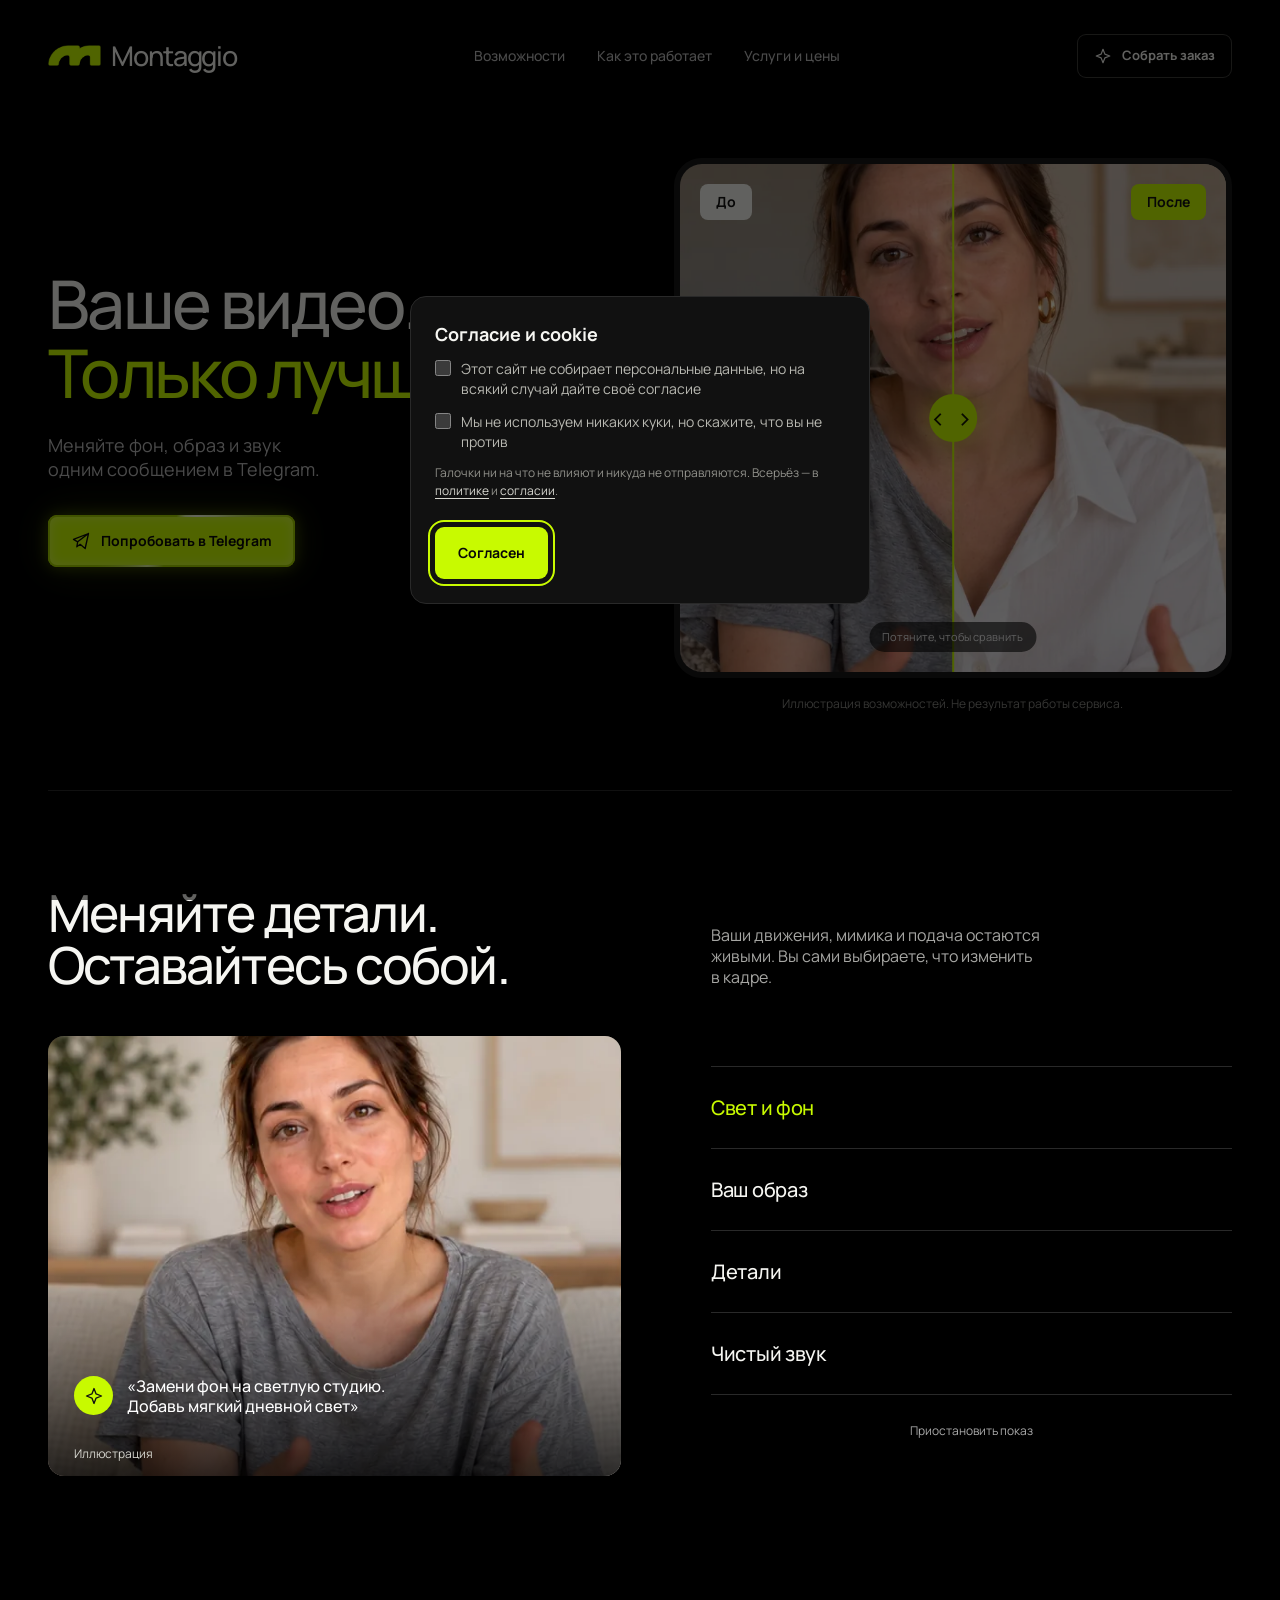
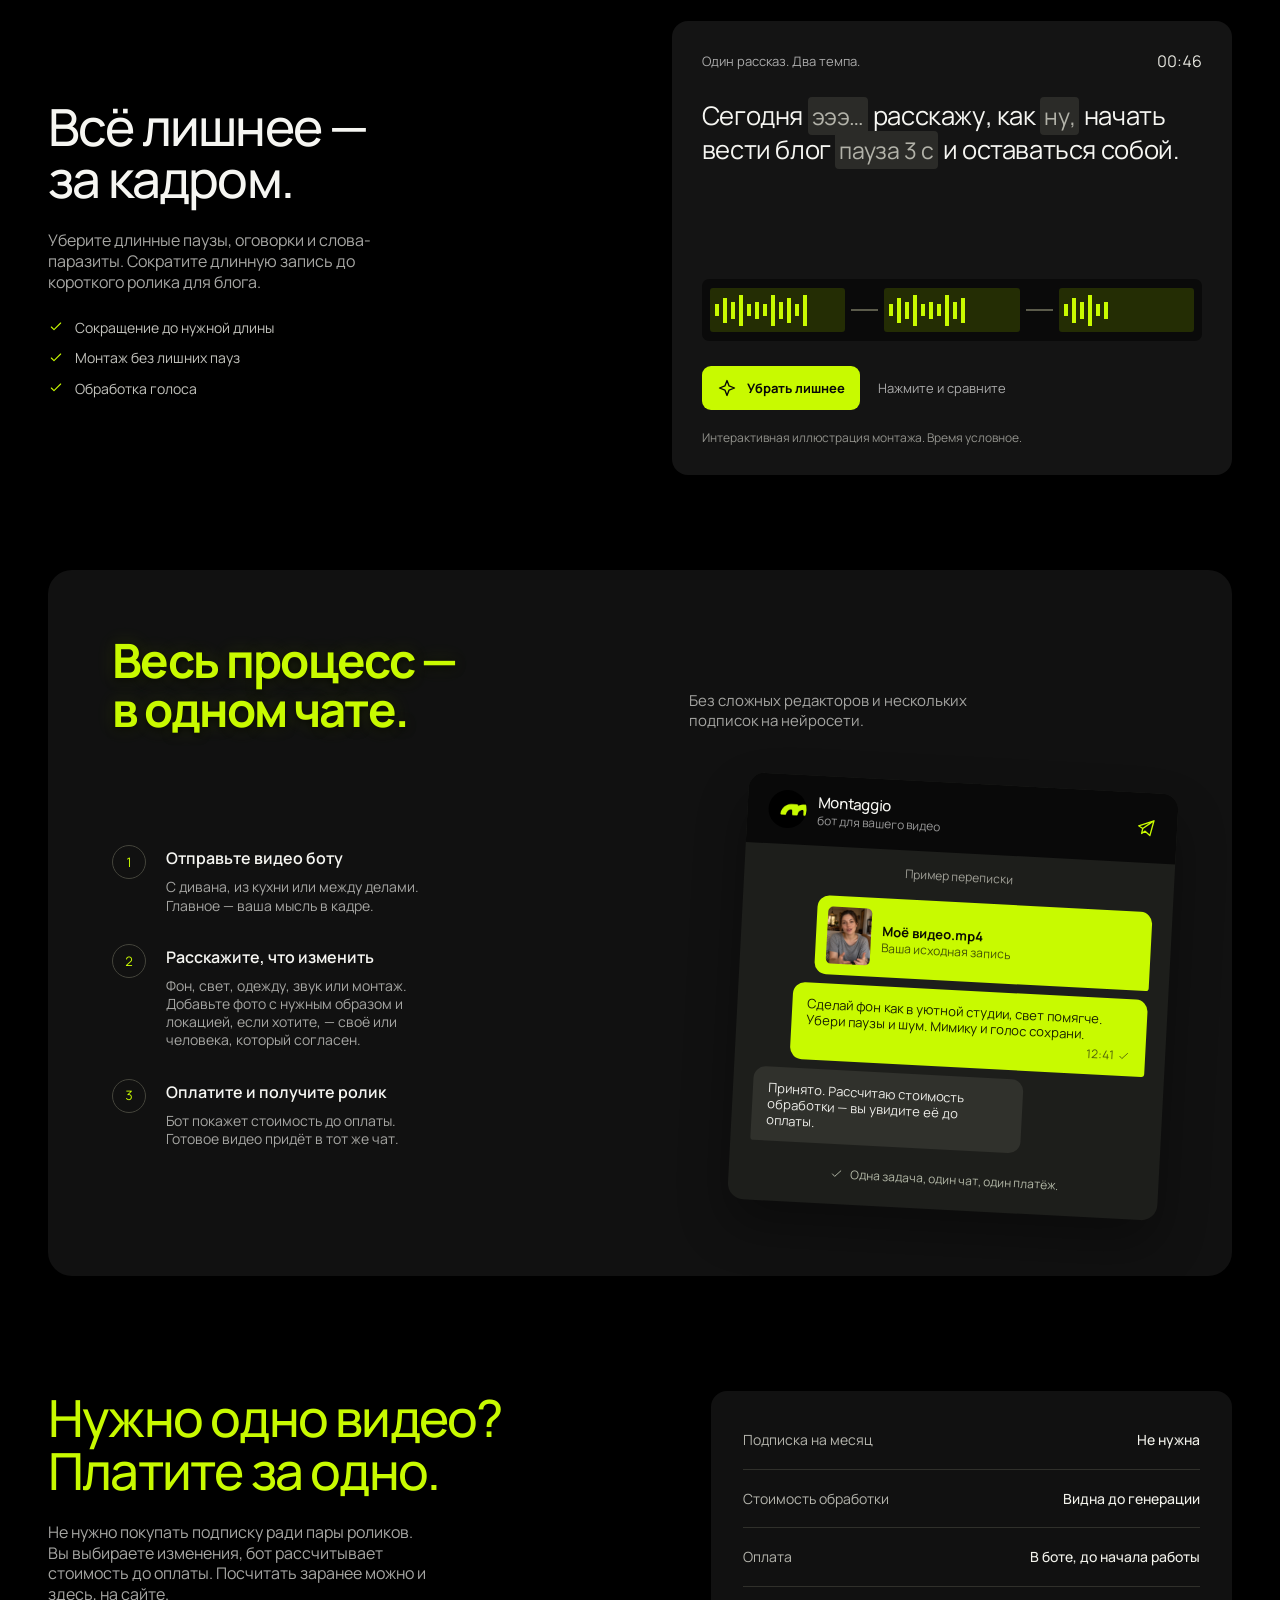
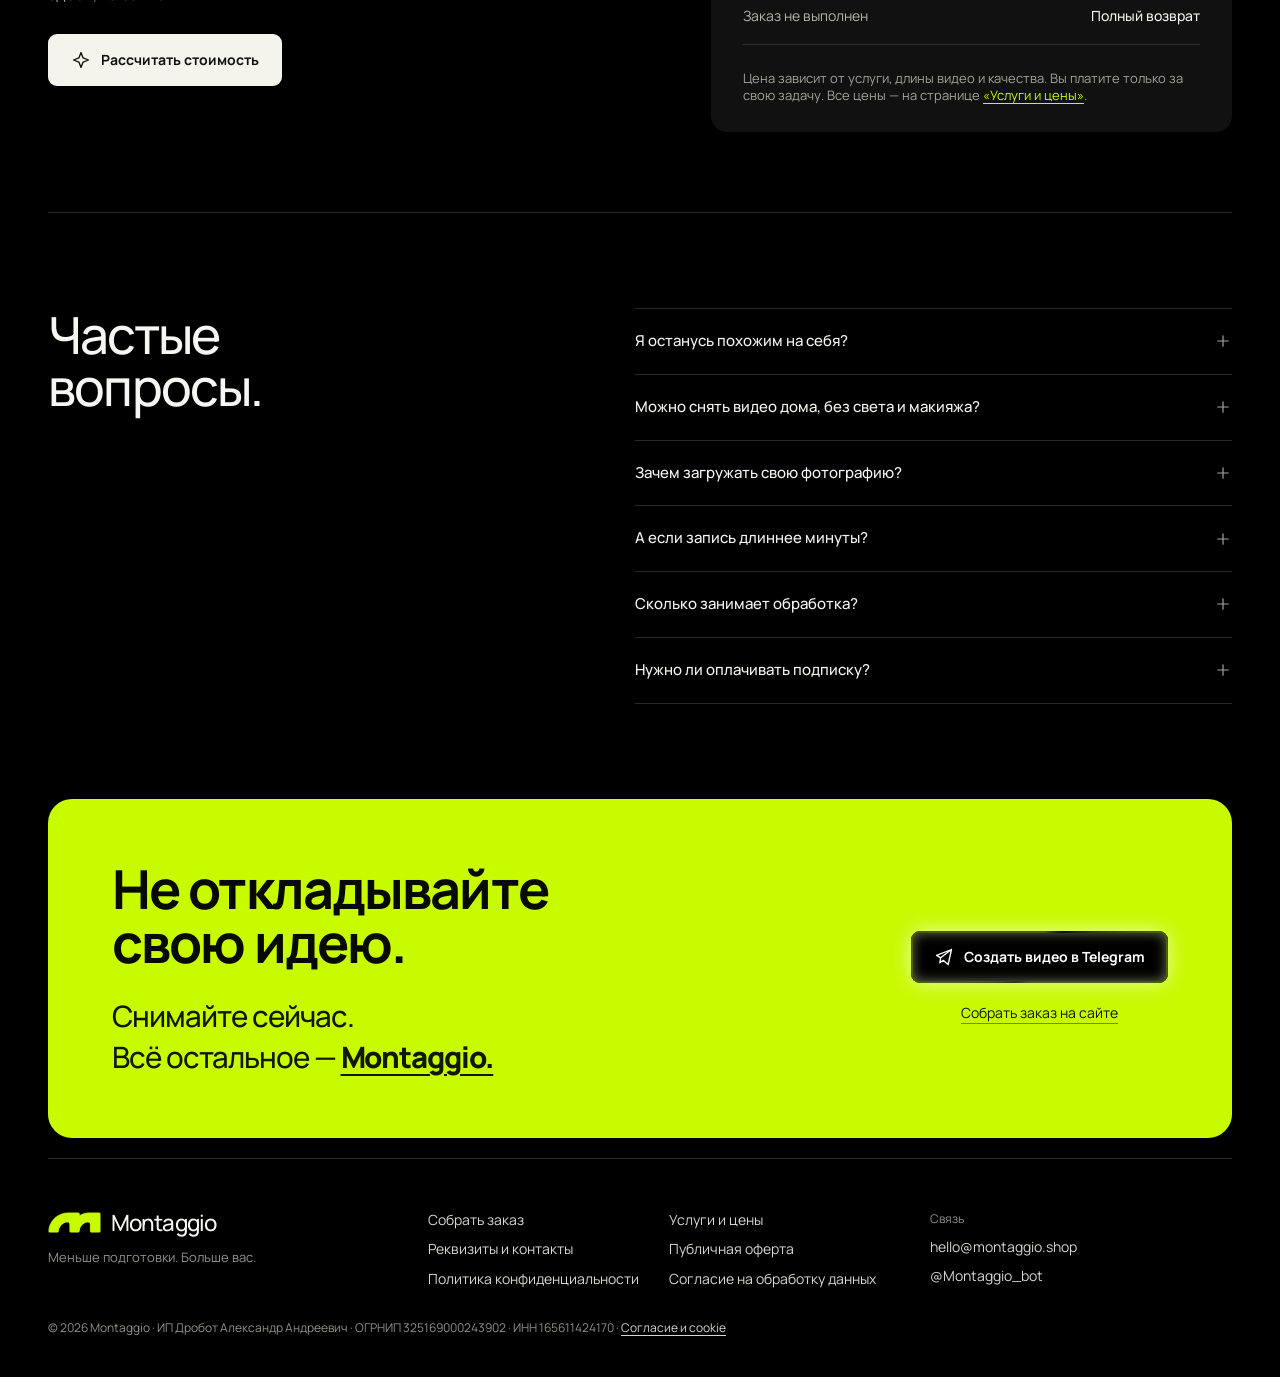
==== commit 208daff5: "Сайт: сборка из site/web 250974d" ====
--- a/index.html
+++ b/index.html
@@ -35,5 +35,5 @@
 <section class="faq-section wrap section" aria-labelledby="faq-title"><h2 id="faq-title">Частые<br>вопросы.</h2><div class="faq-list"><details><summary>Я останусь похожим на себя?<svg class="icon"><use href="#i-plus"/></svg></summary><p>В основе остаётся ваша запись: движения, мимика и манера говорить. В запросе можно указать, что нужно сохранить, а что изменить. Результат зависит от исходного видео и сложности правок.</p></details><details><summary>Можно снять видео дома, без света и макияжа?<svg class="icon"><use href="#i-plus"/></svg></summary><p>Да, для этого и задуман Montaggio. Запишите видео в удобной обстановке и опишите желаемый результат. Важно, чтобы лицо было видно, а речь можно было разобрать: полностью тёмный кадр или неразборчивый звук сложнее исправить.</p></details><details><summary>Зачем загружать свою фотографию?<svg class="icon"><use href="#i-plus"/></svg></summary><p>Если на фото есть образ, который вы хотите повторить, приложите его к запросу. Оно поможет показать желаемую одежду, причёску или общее настроение. Присылайте свои фото или фото людей, которые на это согласны.</p></details><details><summary>А если запись длиннее минуты?<svg class="icon"><use href="#i-plus"/></svg></summary><p>Монтаж принимает видео до 3 минут, можно до 10 видео одним альбомом. Бот уберёт паузы и сократит ролик до нужной длины — например, «до 30 секунд». Нейромонтаж работает с видео до 30 секунд.</p></details><details><summary>Сколько занимает обработка?<svg class="icon"><use href="#i-plus"/></svg></summary><p>Ориентир — до получаса для короткого ролика. Время зависит от длины записи, сложности изменений и загрузки сервиса.</p></details><details><summary>Нужно ли оплачивать подписку?<svg class="icon"><use href="#i-plus"/></svg></summary><p>Нет. Оплачивается конкретное видео. Бот рассчитывает стоимость выбранных изменений до оплаты. Оплата — в боте, способы указаны там. Цены — на странице <a class="text-link" href="prices.html">«Услуги и цены»</a>.</p></details></div></section>
 <section class="final-cta wrap" id="start"><div><h2>Не откладывайте<br><span>свою идею.</span></h2><p class="final-tagline"><span>Снимайте сейчас.</span><span>Всё остальное — <strong class="final-brand">Montaggio.</strong></span></p></div><div class="final-actions"><span class="landing-avatar final-avatar" data-avatar-size="300"></span><a class="button button-lime" data-destination="bot" href="https://t.me/Montaggio_bot" target="_blank" rel="noopener noreferrer"><svg class="icon" aria-hidden="true"><use href="#i-telegram"/></svg>Создать видео в Telegram</a><a class="channel-link" href="order.html">Собрать заказ на сайте</a></div></section>
 </main>
-<footer class="site-footer wrap"><div class="site-footer-brand"><a class="wordmark" href="./" aria-label="Montaggio — главная"><span class="brand-mark" aria-hidden="true"></span><span>Montaggio</span></a><p>Меньше подготовки. Больше вас.</p></div><nav class="site-footer-links" aria-label="Разделы и документы"><a href="order.html">Собрать заказ</a><a href="prices.html">Услуги и цены</a><a href="contacts.html">Реквизиты и контакты</a><a href="offer.html">Публичная оферта</a><a href="privacy.html">Политика конфиденциальности</a><a href="consent.html">Согласие на обработку данных</a></nav><div class="site-footer-contact"><span>Связь</span><a href="mailto:hello@montaggio.shop">hello@montaggio.shop</a><a href="https://t.me/Montaggio_bot" target="_blank" rel="noopener noreferrer">@Montaggio_bot</a></div><p class="site-footer-legal">© 2026 Montaggio · ИП Дробот Александр Андреевич · ОГРНИП 325169000243902 · ИНН 165611424170 · <a class="joke-open" href="#joke-consent">Согласие и cookie</a></p><dialog class="joke-consent" id="joke-consent" aria-labelledby="joke-consent-title"><p class="joke-title" id="joke-consent-title">Согласие и cookie</p><label><input type="checkbox"><span>Этот сайт не собирает персональные данные, но на всякий случай дайте своё согласие</span></label><label><input type="checkbox"><span>Мы не используем никаких куки, но скажите, что вы не против</span></label><p class="joke-note">Закон, кажется, сам не уверен, нужно ли это, — но нам не жалко. Галочки ни на что не влияют и никуда не отправляются. Всерьёз — в <a href="privacy.html">политике</a> и <a href="consent.html">согласии</a>.</p><p class="joke-thanks" aria-live="polite"><span>Спасибо! Записывать не будем — некуда.</span></p><button class="button button-lime joke-agree" type="button" autofocus>Согласен</button></dialog><script src="consent.js?v=1" defer></script></footer>
+<footer class="site-footer wrap"><div class="site-footer-brand"><a class="wordmark" href="./" aria-label="Montaggio — главная"><span class="brand-mark" aria-hidden="true"></span><span>Montaggio</span></a><p>Меньше подготовки. Больше вас.</p></div><nav class="site-footer-links" aria-label="Разделы и документы"><a href="order.html">Собрать заказ</a><a href="prices.html">Услуги и цены</a><a href="contacts.html">Реквизиты и контакты</a><a href="offer.html">Публичная оферта</a><a href="privacy.html">Политика конфиденциальности</a><a href="consent.html">Согласие на обработку данных</a></nav><div class="site-footer-contact"><span>Связь</span><a href="mailto:hello@montaggio.shop">hello@montaggio.shop</a><a href="https://t.me/Montaggio_bot" target="_blank" rel="noopener noreferrer">@Montaggio_bot</a></div><p class="site-footer-legal">© 2026 Montaggio · ИП Дробот Александр Андреевич · ОГРНИП 325169000243902 · ИНН 165611424170 · <a class="joke-open" href="#joke-consent">Согласие и cookie</a></p><dialog class="joke-consent" id="joke-consent" aria-labelledby="joke-consent-title"><p class="joke-title" id="joke-consent-title">Согласие и cookie</p><label><input type="checkbox"><span>Этот сайт не собирает персональные данные, но на всякий случай дайте своё согласие</span></label><label><input type="checkbox"><span>Мы не используем никаких куки, но скажите, что вы не против</span></label><p class="joke-note">Галочки ни на что не влияют и никуда не отправляются. Всерьёз — в <a href="privacy.html">политике</a> и <a href="consent.html">согласии</a>.</p><p class="joke-thanks" aria-live="polite"><span>Спасибо! Записывать не будем — некуда.</span></p><button class="button button-lime joke-agree" type="button" autofocus>Согласен</button></dialog><script src="consent.js?v=1" defer></script></footer>
 </body></html>
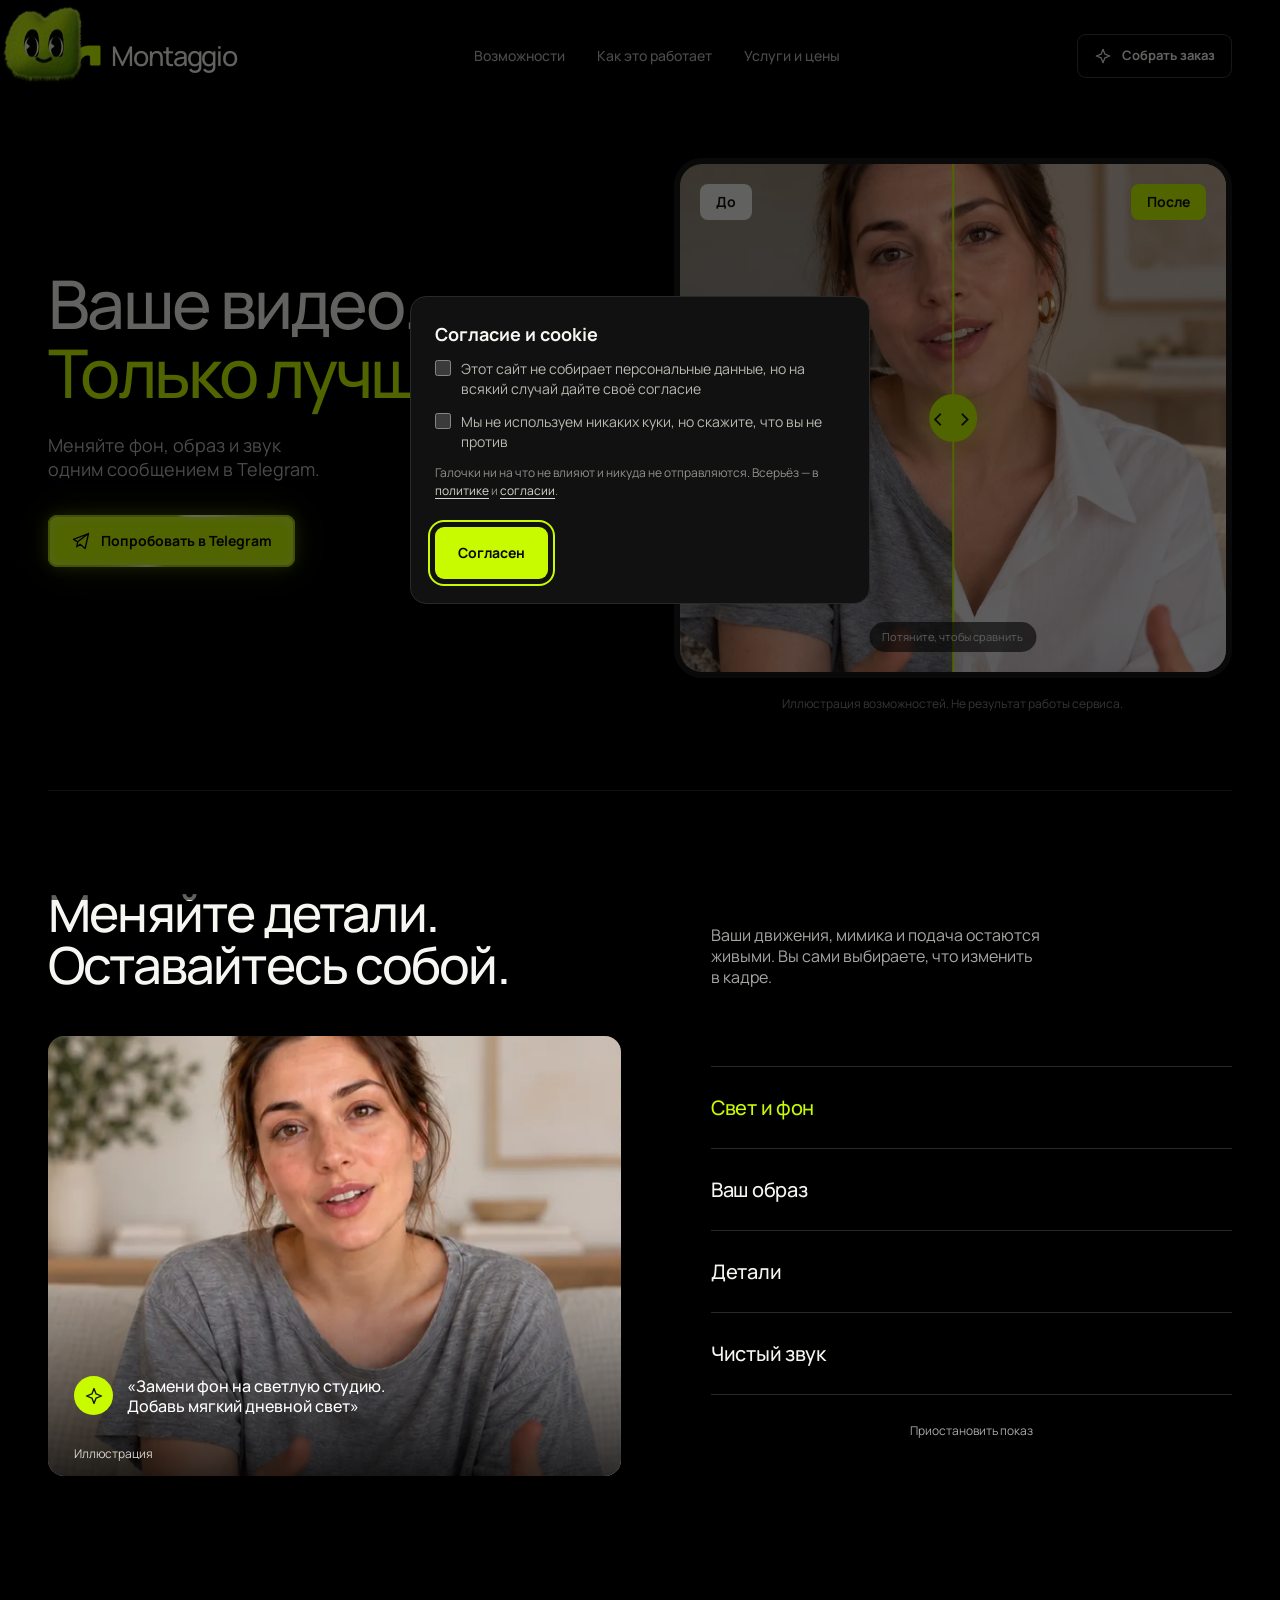
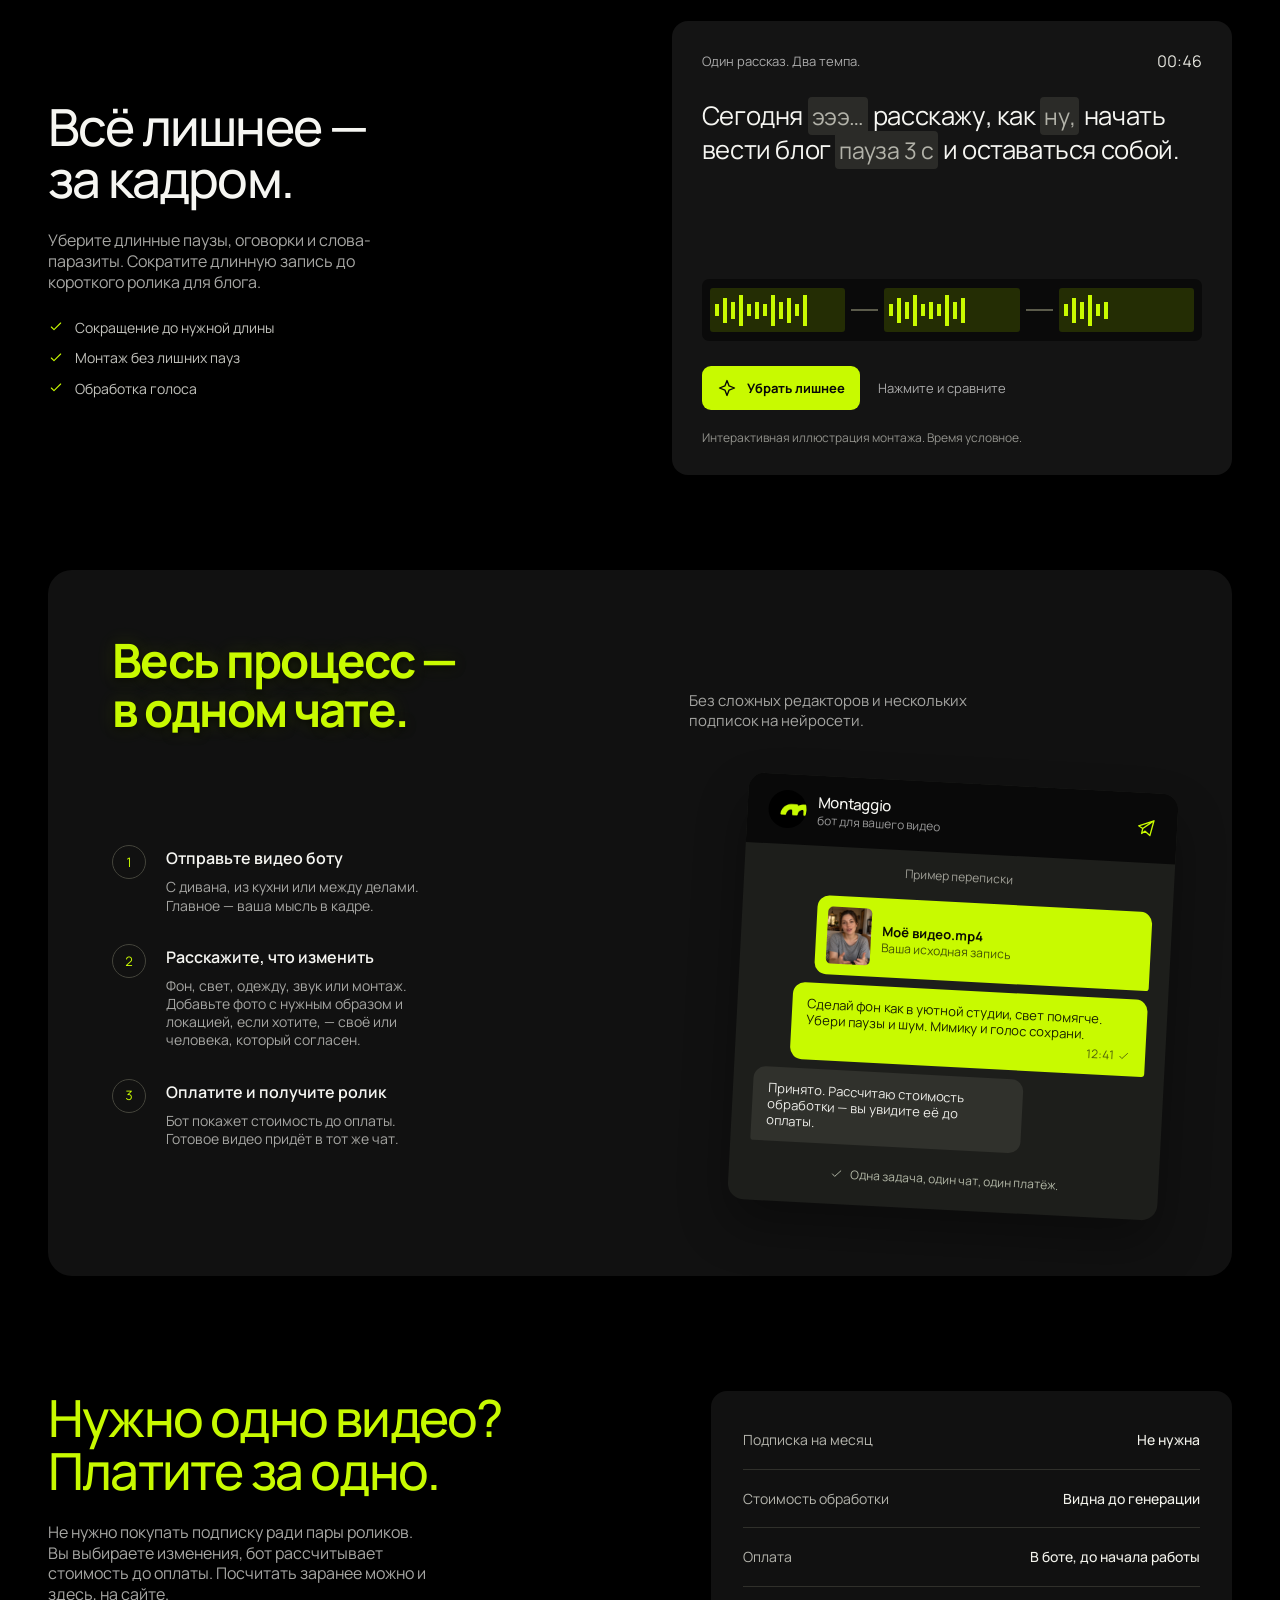
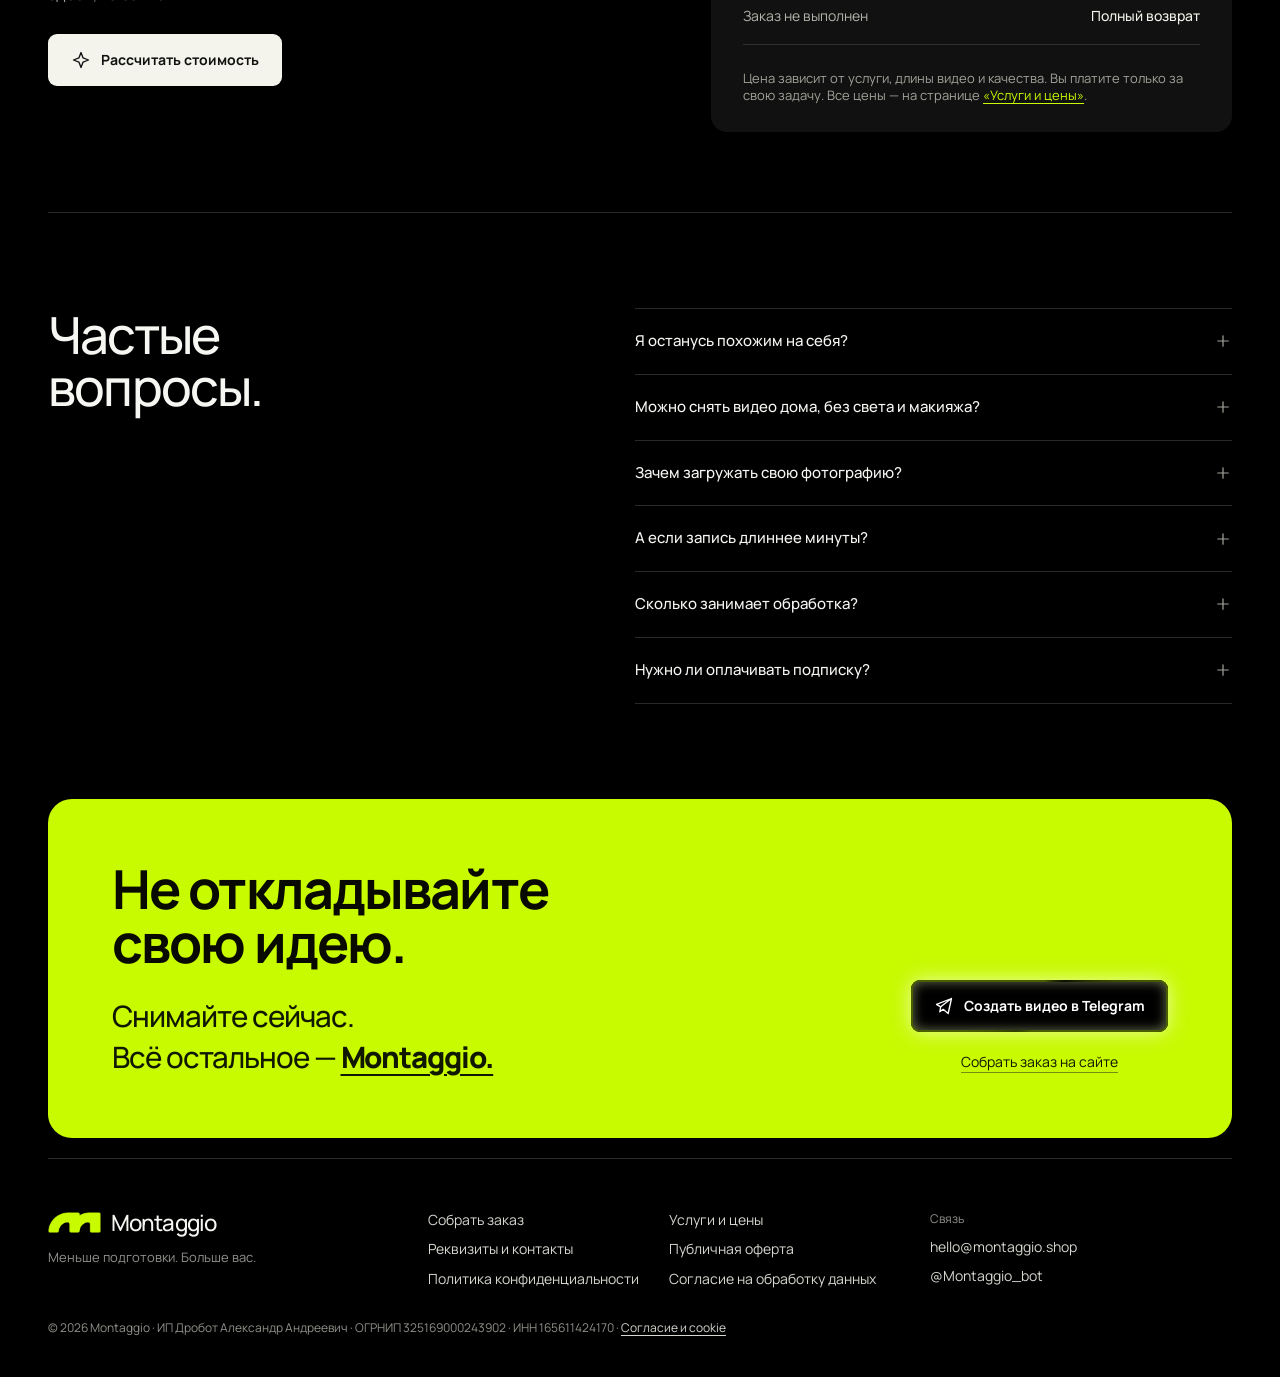
==== commit b908cc0d: "Сайт: сборка из site/web 95a459c" ====
--- a/index.html
+++ b/index.html
@@ -7,8 +7,9 @@
 <meta name="description" content="Запишите видео как удобно. Montaggio поможет изменить образ, фон и свет, улучшить звук и убрать паузы — прямо в Telegram. Цена видна до оплаты.">
 <meta property="og:title" content="Montaggio — ваше видео, только лучше"><meta property="og:description" content="Меньше подготовки. Больше вас. Обработка видео для блога прямо в Telegram.">
 <link rel="icon" type="image/png" sizes="32x32" href="favicon-32.png?v=1"><link rel="apple-touch-icon" href="apple-touch-icon.png?v=1">
-<link rel="stylesheet" href="assets/fonts.css?v=1"><link rel="stylesheet" href="style.css?v=15"><link rel="stylesheet" href="pages.css?v=4">
+<link rel="stylesheet" href="assets/fonts.css?v=1"><link rel="stylesheet" href="style.css?v=15"><link rel="stylesheet" href="mascot.css?v=1"><link rel="stylesheet" href="pages.css?v=4">
 <script src="script.js?v=19" defer></script>
+<script src="mascot.js?v=1" defer></script>
 </head>
 <body>
 <svg class="svg-library" aria-hidden="true" xmlns="http://www.w3.org/2000/svg"><symbol id="i-telegram" viewBox="0 0 24 24"><path d="m21 3-4 18-6-5-4 3 1-6L21 3ZM8 13l9-7M3 10l18-7-13 10-5-3Z"/></symbol><symbol id="i-play" viewBox="0 0 24 24"><path d="m9 5 11 7-11 7V5Z"/></symbol><symbol id="i-check" viewBox="0 0 24 24"><path d="m5 12 4 4L19 6"/></symbol><symbol id="i-spark" viewBox="0 0 24 24"><path d="m12 3 2.5 6.5L21 12l-6.5 2.5L12 21l-2.5-6.5L3 12l6.5-2.5L12 3Z"/></symbol><symbol id="i-plus" viewBox="0 0 24 24"><path d="M12 5v14M5 12h14"/></symbol><symbol id="i-close" viewBox="0 0 24 24"><path d="m6 6 12 12M18 6 6 18"/></symbol></svg>
@@ -16,7 +17,7 @@
 <header class="header wrap"><a class="wordmark" href="./" aria-label="Montaggio — главная"><span class="brand-mark" aria-hidden="true"></span><span>Montaggio</span></a><nav aria-label="Главное меню"><a href="#possibilities">Возможности</a><a href="#how">Как это работает</a><a href="prices.html">Услуги и цены</a></nav><a class="button button-outline header-cta" href="order.html"><svg class="icon" aria-hidden="true"><use href="#i-spark"/></svg><span>Собрать заказ</span></a></header>
 <main id="main">
 <section class="hero wrap" aria-labelledby="hero-title">
-<div class="hero-copy"><div class="hero-title-group"><h1 id="hero-title">Ваше видео.<br><span>Только лучше.</span></h1><span class="landing-avatar hero-avatar" data-avatar-size="96"></span></div><div class="hero-intro"><p class="hero-description">Меняйте фон, образ и звук<br class="desktop-break"> одним сообщением в Telegram.</p></div><a class="button button-lime hero-cta" data-destination="bot" href="https://t.me/Montaggio_bot" target="_blank" rel="noopener noreferrer"><svg class="icon" aria-hidden="true"><use href="#i-telegram"/></svg>Попробовать в Telegram</a></div>
+<div class="hero-copy"><div class="hero-title-group"><h1 id="hero-title">Ваше видео.<br><span>Только лучше.</span></h1><span class="landing-avatar hero-avatar" data-avatar-size="96"><span class="mascot" aria-hidden="true"><span class="mascot-frame"><img class="mascot-sheet" src="assets/mascot-b.webp?v=1" alt="" width="1860" height="960" decoding="async"></span></span></span></div><div class="hero-intro"><p class="hero-description">Меняйте фон, образ и звук<br class="desktop-break"> одним сообщением в Telegram.</p></div><a class="button button-lime hero-cta" data-destination="bot" href="https://t.me/Montaggio_bot" target="_blank" rel="noopener noreferrer"><svg class="icon" aria-hidden="true"><use href="#i-telegram"/></svg>Попробовать в Telegram</a></div>
 <figure class="hero-art" id="example"><div class="compare-stage"><div class="compare-image compare-before" role="img" aria-label="До: обычное видео на телефон"></div><div class="compare-image compare-after" role="img" aria-label="После: свет, белая рубашка, аккуратная причёска и серьги"></div><span class="compare-label label-before">До</span><span class="compare-label label-after">После</span><div class="compare-divider" aria-hidden="true"><span>‹ ›</span></div><input class="compare-range" type="range" min="0" max="100" value="50" aria-label="Сравнить видео до и после" aria-valuetext="Показано поровну до и после"><span class="compare-hint">Потяните, чтобы сравнить</span></div><figcaption class="example-note">Иллюстрация возможностей. Не результат работы сервиса.</figcaption></figure>
 </section>
 <section class="possibilities wrap section" id="possibilities" aria-labelledby="possibilities-title">
--- a/mascot.css
+++ b/mascot.css
@@ -0,0 +1,21 @@
+/* 78: маскот на главной (с 08.10, вариант Б) — кот партнёра, записанный спрайтом. README, «Маскот (78)».
+   Анимируется только transform: лист спрайта (клипы, шагами) и сам маскот (путь с прокруткой). Без WebGL. */
+.mascot{--S:88px;position:relative;display:block;width:var(--S);height:var(--S);pointer-events:auto;-webkit-tap-highlight-color:transparent}
+/* в слоте у заголовка (без JS, reduced-motion, браузер без ScrollTimeline) — по размеру слота */
+.hero-title-group .hero-avatar .mascot{width:100%;height:100%;--S:80px}
+.mascot-frame{position:absolute;overflow:hidden;pointer-events:none}
+.mascot-sheet{position:absolute;left:0;top:0;display:block;max-width:none;will-change:transform;user-select:none;-webkit-user-drag:none}
+/* путь: слой во всю страницу, обрезает маскота, который выглядывает из-за края окна */
+.has-mascot-route{position:relative}
+.mascot-track{position:absolute;inset:0;overflow:hidden;pointer-events:none;z-index:4}
+.mascot-track .mascot{position:absolute;left:0;top:0;will-change:transform}
+/* финиш — место над кнопкой «Создать видео в Telegram» (у партнёра там тоже стоял кот); только когда маскот в пути */
+.has-mascot-route .final-actions .final-avatar{display:block;width:88px;height:88px;align-self:center;margin-bottom:10px}
+.mascot-track.is-peek .mascot{pointer-events:none}
+@media(max-width:600px){.hero-title-group .hero-avatar .mascot{--S:60px}}
+@media(max-width:480px){.mascot{--S:56px}.has-mascot-route .final-actions .final-avatar{width:56px;height:56px}}
+/* sprite:start — пишет tools/mascot_sprite.py: 62 кадров 155×160 px, сетка 12×6 */
+.mascot{--cols:12;--rows:6;--clips:"blink:1:4:24 left:5:9:24 right:14:9:24 jump:23:39:24"}
+.mascot-frame{left:calc(var(--S)*-0.0885);top:calc(var(--S)*-0.2250);width:calc(var(--S)*1.1510);height:calc(var(--S)*1.1927)}
+.mascot-sheet{width:1200%;height:600%}
+/* sprite:end */
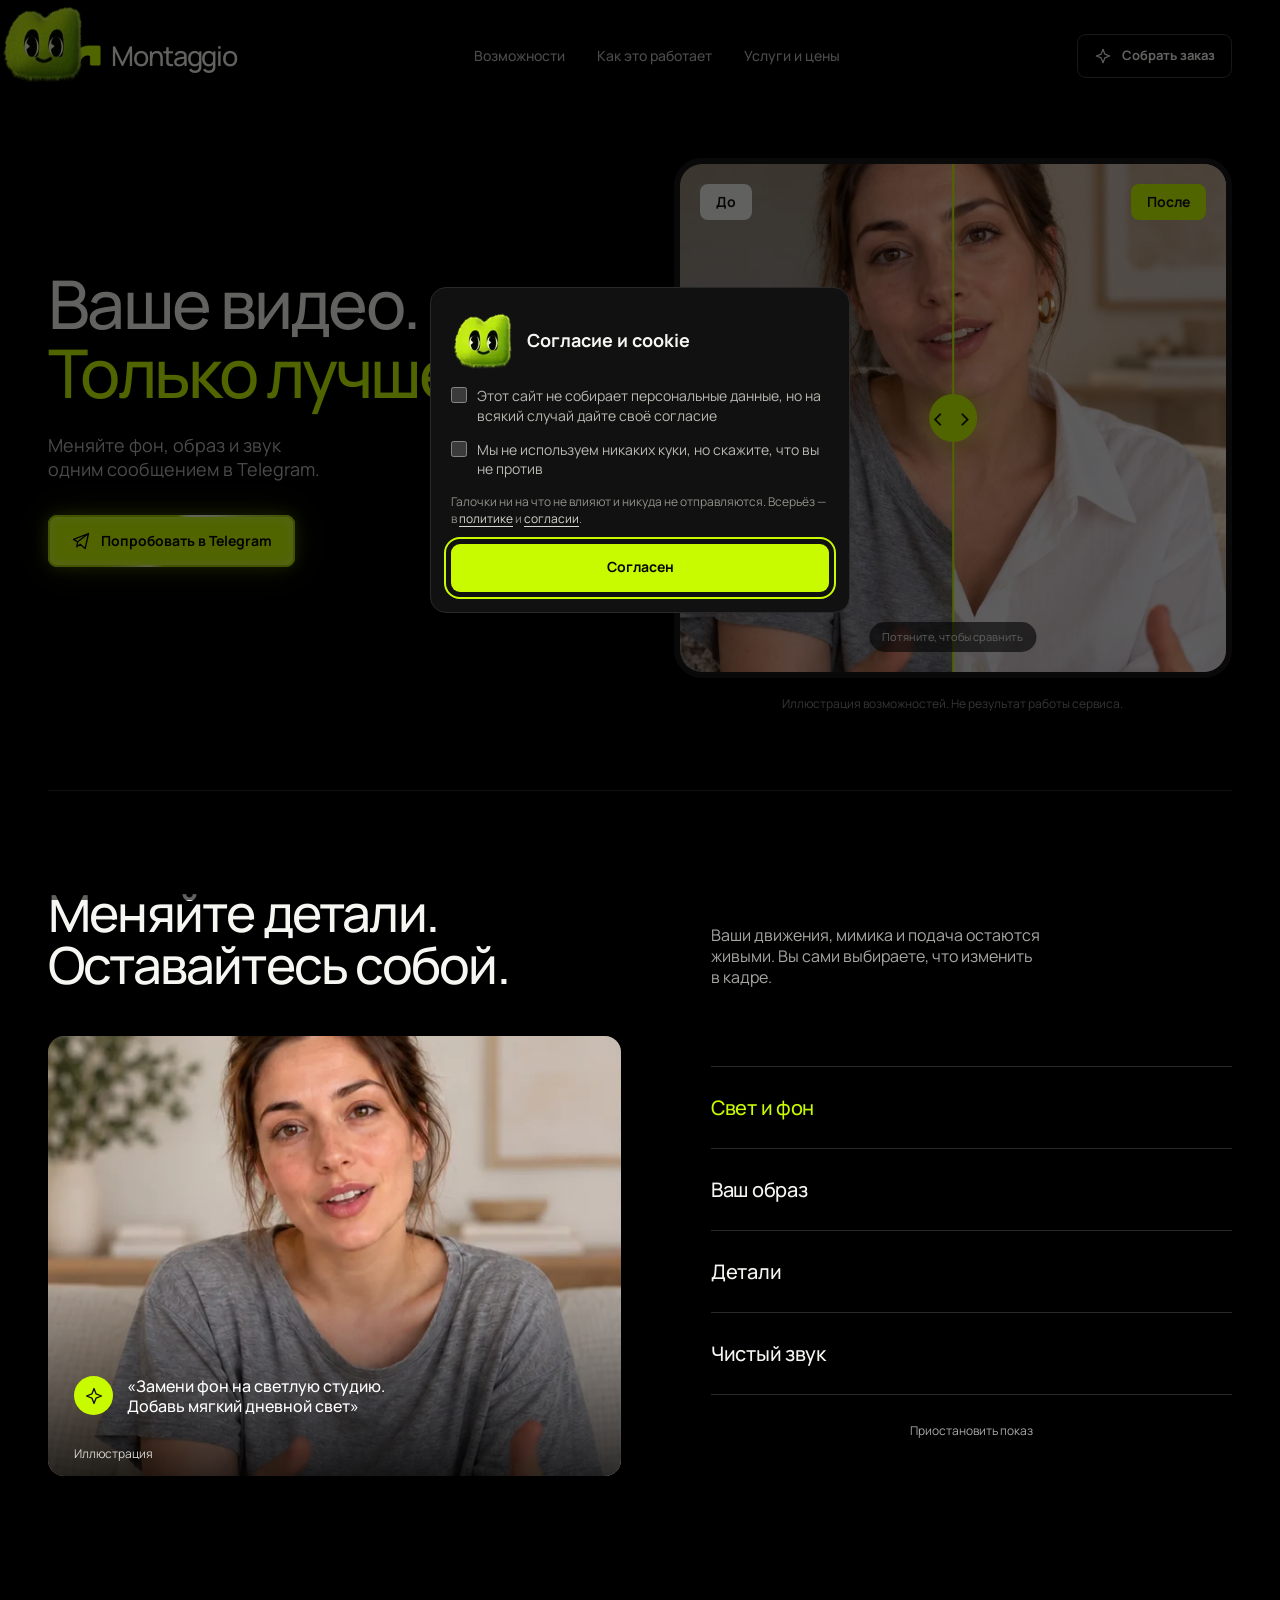
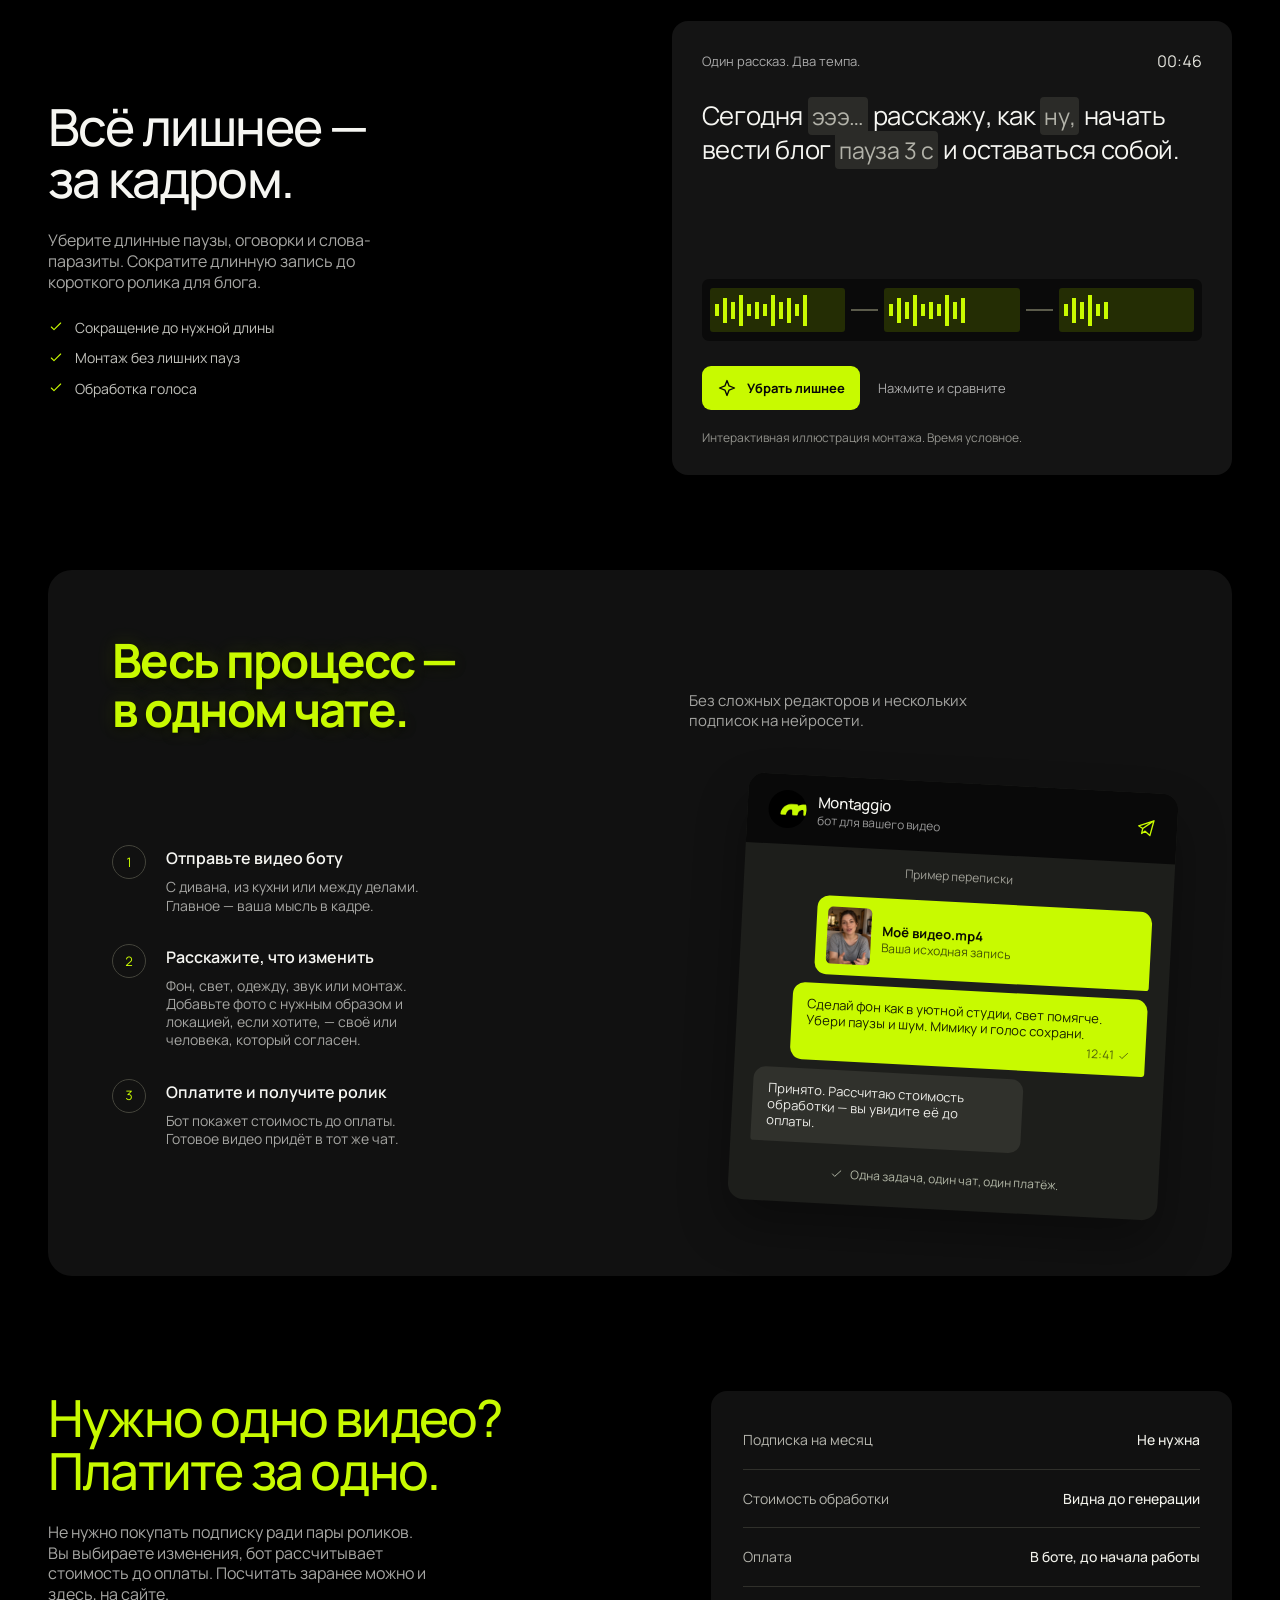
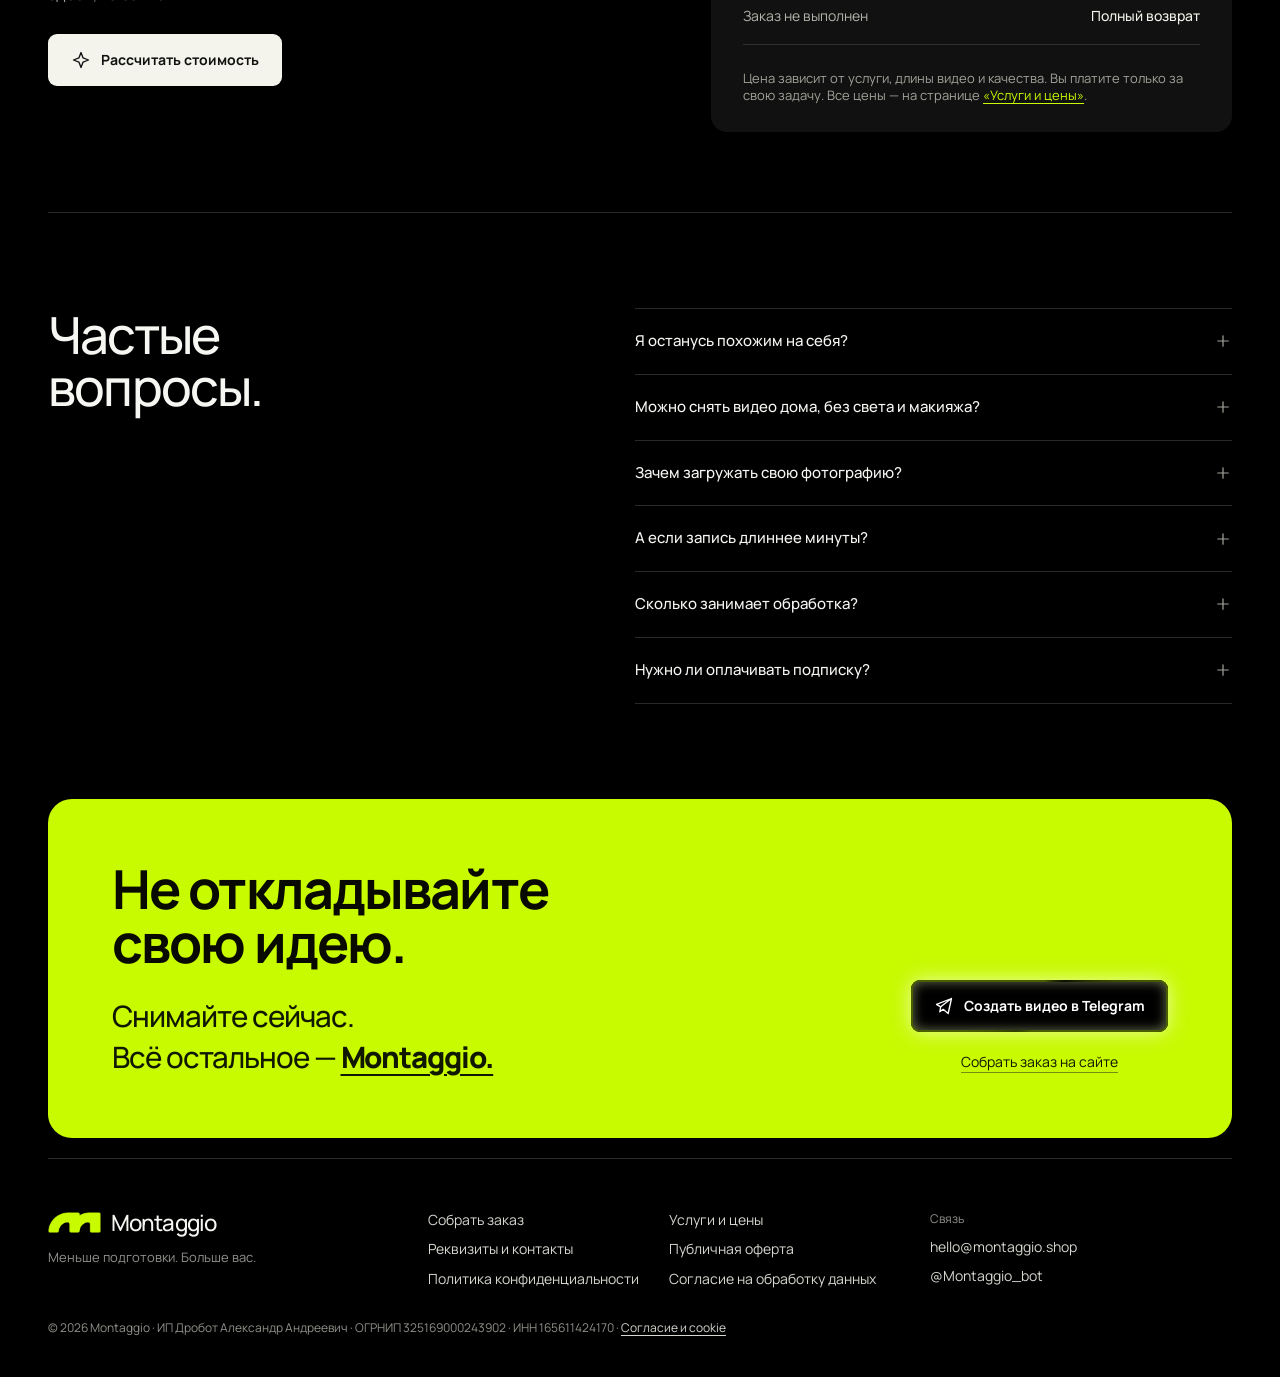
==== commit b0b215a0: "Сайт: сборка из site/web 2345456" ====
--- a/index.html
+++ b/index.html
@@ -7,7 +7,7 @@
 <meta name="description" content="Запишите видео как удобно. Montaggio поможет изменить образ, фон и свет, улучшить звук и убрать паузы — прямо в Telegram. Цена видна до оплаты.">
 <meta property="og:title" content="Montaggio — ваше видео, только лучше"><meta property="og:description" content="Меньше подготовки. Больше вас. Обработка видео для блога прямо в Telegram.">
 <link rel="icon" type="image/png" sizes="32x32" href="favicon-32.png?v=1"><link rel="apple-touch-icon" href="apple-touch-icon.png?v=1">
-<link rel="stylesheet" href="assets/fonts.css?v=1"><link rel="stylesheet" href="style.css?v=15"><link rel="stylesheet" href="mascot.css?v=1"><link rel="stylesheet" href="pages.css?v=4">
+<link rel="stylesheet" href="assets/fonts.css?v=1"><link rel="stylesheet" href="style.css?v=15"><link rel="stylesheet" href="mascot.css?v=1"><link rel="stylesheet" href="pages.css?v=5">
 <script src="script.js?v=19" defer></script>
 <script src="mascot.js?v=1" defer></script>
 </head>
@@ -36,5 +36,5 @@
 <section class="faq-section wrap section" aria-labelledby="faq-title"><h2 id="faq-title">Частые<br>вопросы.</h2><div class="faq-list"><details><summary>Я останусь похожим на себя?<svg class="icon"><use href="#i-plus"/></svg></summary><p>В основе остаётся ваша запись: движения, мимика и манера говорить. В запросе можно указать, что нужно сохранить, а что изменить. Результат зависит от исходного видео и сложности правок.</p></details><details><summary>Можно снять видео дома, без света и макияжа?<svg class="icon"><use href="#i-plus"/></svg></summary><p>Да, для этого и задуман Montaggio. Запишите видео в удобной обстановке и опишите желаемый результат. Важно, чтобы лицо было видно, а речь можно было разобрать: полностью тёмный кадр или неразборчивый звук сложнее исправить.</p></details><details><summary>Зачем загружать свою фотографию?<svg class="icon"><use href="#i-plus"/></svg></summary><p>Если на фото есть образ, который вы хотите повторить, приложите его к запросу. Оно поможет показать желаемую одежду, причёску или общее настроение. Присылайте свои фото или фото людей, которые на это согласны.</p></details><details><summary>А если запись длиннее минуты?<svg class="icon"><use href="#i-plus"/></svg></summary><p>Монтаж принимает видео до 3 минут, можно до 10 видео одним альбомом. Бот уберёт паузы и сократит ролик до нужной длины — например, «до 30 секунд». Нейромонтаж работает с видео до 30 секунд.</p></details><details><summary>Сколько занимает обработка?<svg class="icon"><use href="#i-plus"/></svg></summary><p>Ориентир — до получаса для короткого ролика. Время зависит от длины записи, сложности изменений и загрузки сервиса.</p></details><details><summary>Нужно ли оплачивать подписку?<svg class="icon"><use href="#i-plus"/></svg></summary><p>Нет. Оплачивается конкретное видео. Бот рассчитывает стоимость выбранных изменений до оплаты. Оплата — в боте, способы указаны там. Цены — на странице <a class="text-link" href="prices.html">«Услуги и цены»</a>.</p></details></div></section>
 <section class="final-cta wrap" id="start"><div><h2>Не откладывайте<br><span>свою идею.</span></h2><p class="final-tagline"><span>Снимайте сейчас.</span><span>Всё остальное — <strong class="final-brand">Montaggio.</strong></span></p></div><div class="final-actions"><span class="landing-avatar final-avatar" data-avatar-size="300"></span><a class="button button-lime" data-destination="bot" href="https://t.me/Montaggio_bot" target="_blank" rel="noopener noreferrer"><svg class="icon" aria-hidden="true"><use href="#i-telegram"/></svg>Создать видео в Telegram</a><a class="channel-link" href="order.html">Собрать заказ на сайте</a></div></section>
 </main>
-<footer class="site-footer wrap"><div class="site-footer-brand"><a class="wordmark" href="./" aria-label="Montaggio — главная"><span class="brand-mark" aria-hidden="true"></span><span>Montaggio</span></a><p>Меньше подготовки. Больше вас.</p></div><nav class="site-footer-links" aria-label="Разделы и документы"><a href="order.html">Собрать заказ</a><a href="prices.html">Услуги и цены</a><a href="contacts.html">Реквизиты и контакты</a><a href="offer.html">Публичная оферта</a><a href="privacy.html">Политика конфиденциальности</a><a href="consent.html">Согласие на обработку данных</a></nav><div class="site-footer-contact"><span>Связь</span><a href="mailto:hello@montaggio.shop">hello@montaggio.shop</a><a href="https://t.me/Montaggio_bot" target="_blank" rel="noopener noreferrer">@Montaggio_bot</a></div><p class="site-footer-legal">© 2026 Montaggio · ИП Дробот Александр Андреевич · ОГРНИП 325169000243902 · ИНН 165611424170 · <a class="joke-open" href="#joke-consent">Согласие и cookie</a></p><dialog class="joke-consent" id="joke-consent" aria-labelledby="joke-consent-title"><p class="joke-title" id="joke-consent-title">Согласие и cookie</p><label><input type="checkbox"><span>Этот сайт не собирает персональные данные, но на всякий случай дайте своё согласие</span></label><label><input type="checkbox"><span>Мы не используем никаких куки, но скажите, что вы не против</span></label><p class="joke-note">Галочки ни на что не влияют и никуда не отправляются. Всерьёз — в <a href="privacy.html">политике</a> и <a href="consent.html">согласии</a>.</p><p class="joke-thanks" aria-live="polite"><span>Спасибо! Записывать не будем — некуда.</span></p><button class="button button-lime joke-agree" type="button" autofocus>Согласен</button></dialog><script src="consent.js?v=1" defer></script></footer>
+<footer class="site-footer wrap"><div class="site-footer-brand"><a class="wordmark" href="./" aria-label="Montaggio — главная"><span class="brand-mark" aria-hidden="true"></span><span>Montaggio</span></a><p>Меньше подготовки. Больше вас.</p></div><nav class="site-footer-links" aria-label="Разделы и документы"><a href="order.html">Собрать заказ</a><a href="prices.html">Услуги и цены</a><a href="contacts.html">Реквизиты и контакты</a><a href="offer.html">Публичная оферта</a><a href="privacy.html">Политика конфиденциальности</a><a href="consent.html">Согласие на обработку данных</a></nav><div class="site-footer-contact"><span>Связь</span><a href="mailto:hello@montaggio.shop">hello@montaggio.shop</a><a href="https://t.me/Montaggio_bot" target="_blank" rel="noopener noreferrer">@Montaggio_bot</a></div><p class="site-footer-legal">© 2026 Montaggio · ИП Дробот Александр Андреевич · ОГРНИП 325169000243902 · ИНН 165611424170 · <a class="joke-open" href="#joke-consent">Согласие и cookie</a></p><dialog class="joke-consent" id="joke-consent" aria-labelledby="joke-consent-title"><div class="joke-head"><span class="joke-cat" aria-hidden="true"><span class="joke-cat-frame"><img class="joke-cat-sheet" src="assets/mascot-laugh.webp?v=1" alt="" width="651" height="194" loading="lazy" decoding="async"></span></span><p class="joke-title" id="joke-consent-title">Согласие и cookie</p></div><label><input type="checkbox"><span>Этот сайт не собирает персональные данные, но на всякий случай дайте своё согласие</span></label><label><input type="checkbox"><span>Мы не используем никаких куки, но скажите, что вы не против</span></label><p class="joke-note">Галочки ни на что не влияют и никуда не отправляются. Всерьёз — в <a href="privacy.html">политике</a> и <a href="consent.html">согласии</a>.</p><p class="joke-thanks" aria-live="polite"><span>Спасибо! Записывать не будем — некуда.</span></p><button class="button button-lime joke-agree" type="button" autofocus>Согласен</button></dialog><script src="consent.js?v=2" defer></script></footer>
 </body></html>
--- a/pages.css
+++ b/pages.css
@@ -82,14 +82,23 @@
 .final-cta+.site-footer{border-top:0;margin-top:0}
 /* шуточное согласие (С-6, промпт 75, доделка 2): окно <dialog> — consent.js; «спасибо» — только CSS. display — только
    у открытого окна: иначе закрытый <dialog> был бы виден */
-.joke-consent{width:min(460px,calc(100vw - 32px));overflow:hidden auto;padding:24px;border:1px solid var(--line);border-radius:16px;background:#111;color:#b9b9b2;font-size:.875rem;line-height:1.45}
-.joke-consent[open]{display:grid;gap:12px}
+/* окно «Согласие и cookie» (75; 78, доделка 2): карточка по содержимому. Высота — явно по содержимому (fit-content):
+   браузеры без неё в стилях dialog (старый Safari, встроенные браузеры) тянули окно по inset:0 на весь экран, а сетка
+   растягивала строки и кнопку. Колонка flex без растяжения: даже если окно выше содержимого, пункты стоят подряд */
+.joke-consent{box-sizing:border-box;width:min(420px,calc(100vw - 32px));height:-webkit-fit-content;height:fit-content;max-height:calc(100vh - 32px);max-height:calc(100dvh - 32px);overflow:hidden auto;padding:20px;border:1px solid var(--line);border-radius:16px;background:#111;color:#b9b9b2;font-size:.875rem;line-height:1.45}
+.joke-consent[open]{display:flex;flex-direction:column;align-items:stretch;justify-content:flex-start;gap:14px}
+.joke-consent>*{flex:none;margin:0}
+.joke-head{display:flex;align-items:center;gap:12px}
+/* кот смеётся: лист кадров (блок laugh ниже), кадр 0 — улыбка; ведёт consent.js (transform шагами) */
+.joke-cat{--S:64px;position:relative;flex:none;width:var(--S);height:var(--S)}
+.joke-cat-frame{position:absolute;overflow:hidden}
+.joke-cat-sheet{position:absolute;left:0;top:0;display:block;max-width:none}
 .joke-consent::backdrop{background:rgba(0,0,0,.6)}
 .joke-title{color:var(--ink);font-size:1.125rem;font-weight:650}
-.joke-agree{justify-self:start;margin-top:4px}
+.joke-agree{width:100%;height:48px;min-height:48px;justify-content:center;margin-top:2px}
 .site-footer-legal .joke-open{color:#d7d7d0;text-decoration:underline;text-underline-offset:3px;white-space:nowrap}
 .site-footer-legal .joke-open:hover{color:var(--lime)}
-.joke-consent label{display:flex;gap:10px;align-items:flex-start;cursor:pointer}
+.joke-consent label{display:flex;gap:10px;align-items:flex-start;cursor:pointer;line-height:1.4}
 .joke-consent input{flex:none;width:16px;height:16px;margin:1px 0 0;accent-color:var(--lime);cursor:pointer}
 .joke-note{font-size:.75rem;color:#91918b}
 .joke-note a{color:#d7d7d0;text-decoration:underline;text-underline-offset:3px}
@@ -97,6 +106,8 @@
 .joke-thanks{font-size:.75rem;color:var(--lime)}
 .joke-thanks span{display:none}
 .joke-consent:has(input:checked) .joke-thanks span{display:inline}
+/* пустое «Спасибо» (галочек нет) не добавляет лишний отступ колонки */
+.joke-consent:not(:has(input:checked)) .joke-thanks{margin-top:-14px}
 
 /* --- конфигуратор «Собрать заказ» --- */
 .order{display:grid;grid-template-columns:minmax(0,1fr) 380px;gap:40px;align-items:start;padding-bottom:90px}
@@ -185,3 +196,10 @@
   .summary{padding:22px 18px}
 }
 @media(max-width:360px){.choices{grid-template-columns:1fr}.site-footer-links{grid-template-columns:1fr}}
+/* телефон: окно прижато к низу — «Согласен» под большим пальцем; поля 16 px (и вырез экрана снизу) */
+@media(max-width:480px){.joke-consent{inset-block:auto 0;margin:auto auto calc(16px + env(safe-area-inset-bottom));max-height:calc(100dvh - 32px)}.joke-cat{--S:56px}}
+/* laugh:start — пишет tools/mascot_sprite.py: 12 кадров 93×97 px, сетка 7×2 */
+.joke-cat{--cols:7;--rows:2;--clips:"laugh:1:11:12"}
+.joke-cat-frame{left:calc(var(--S)*-0.0521);top:calc(var(--S)*-0.1677);width:calc(var(--S)*1.0781);height:calc(var(--S)*1.1250)}
+.joke-cat-sheet{width:700%;height:200%}
+/* laugh:end */
